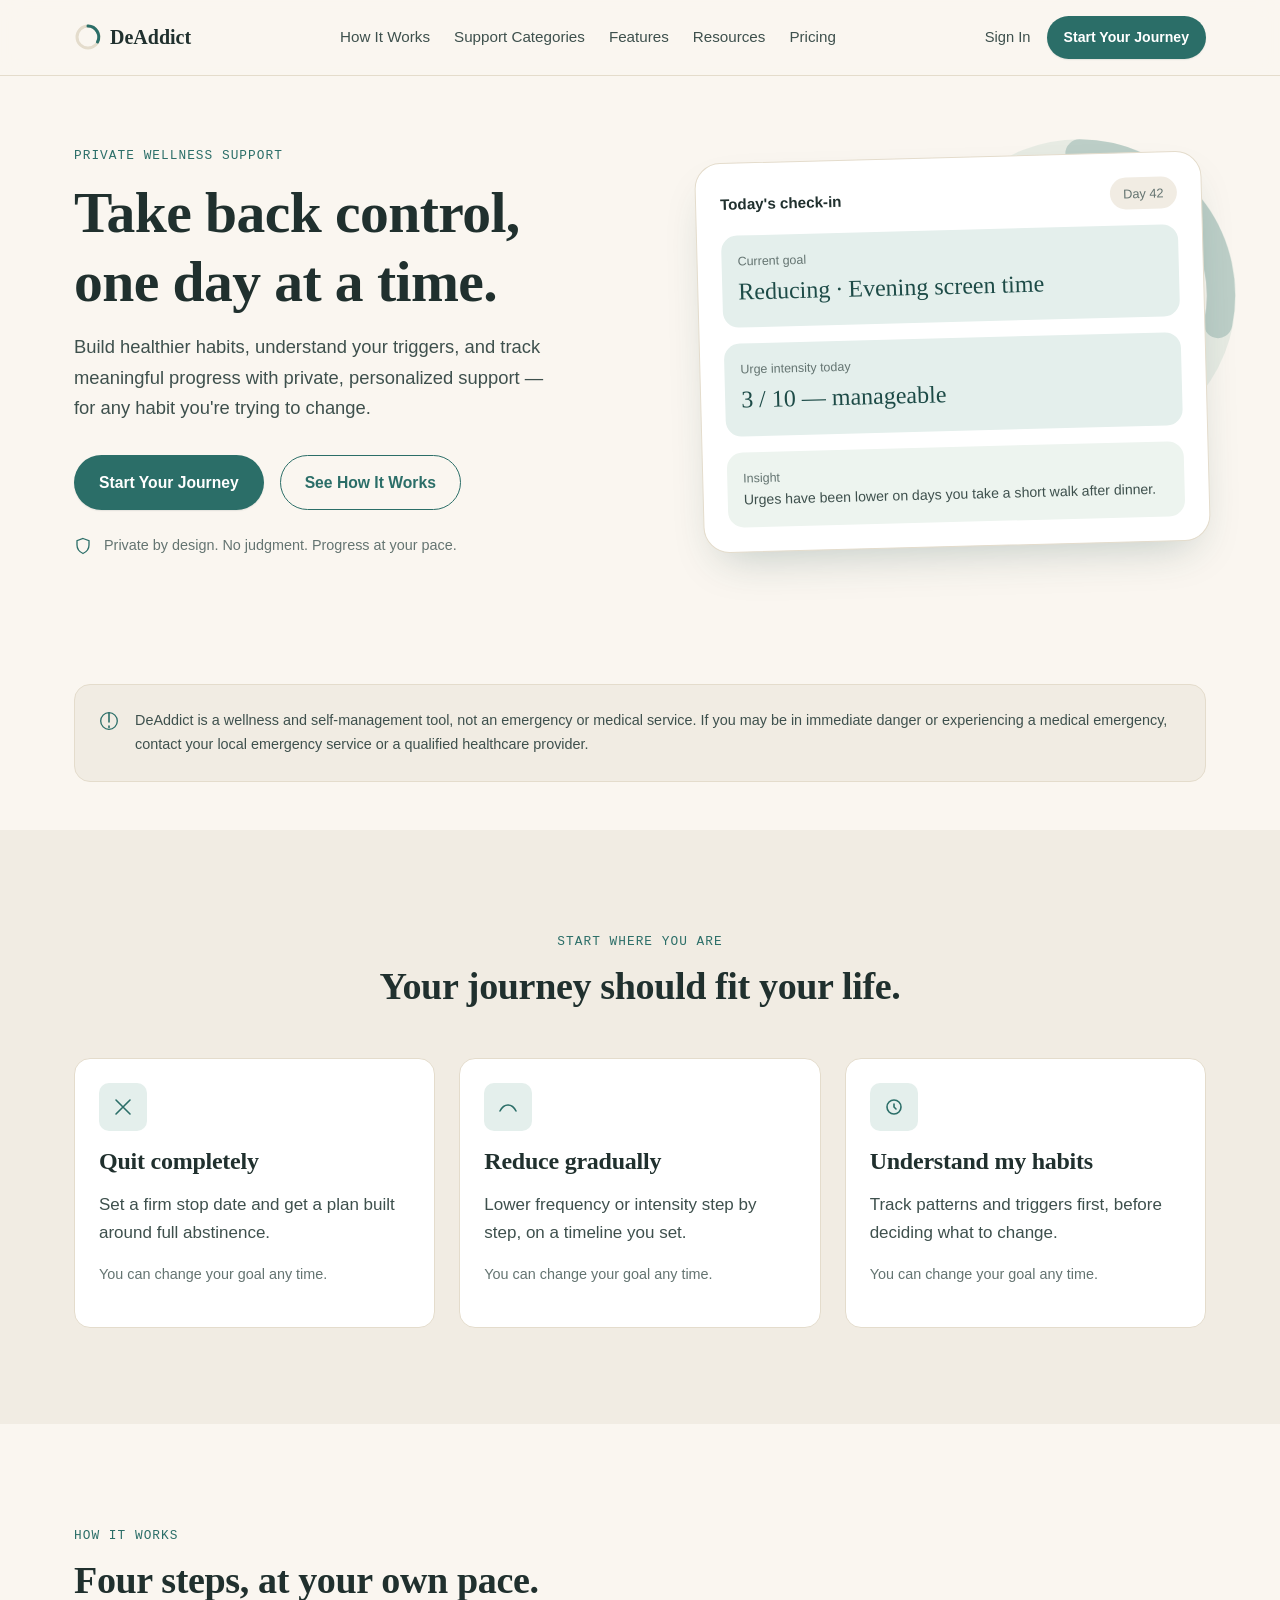
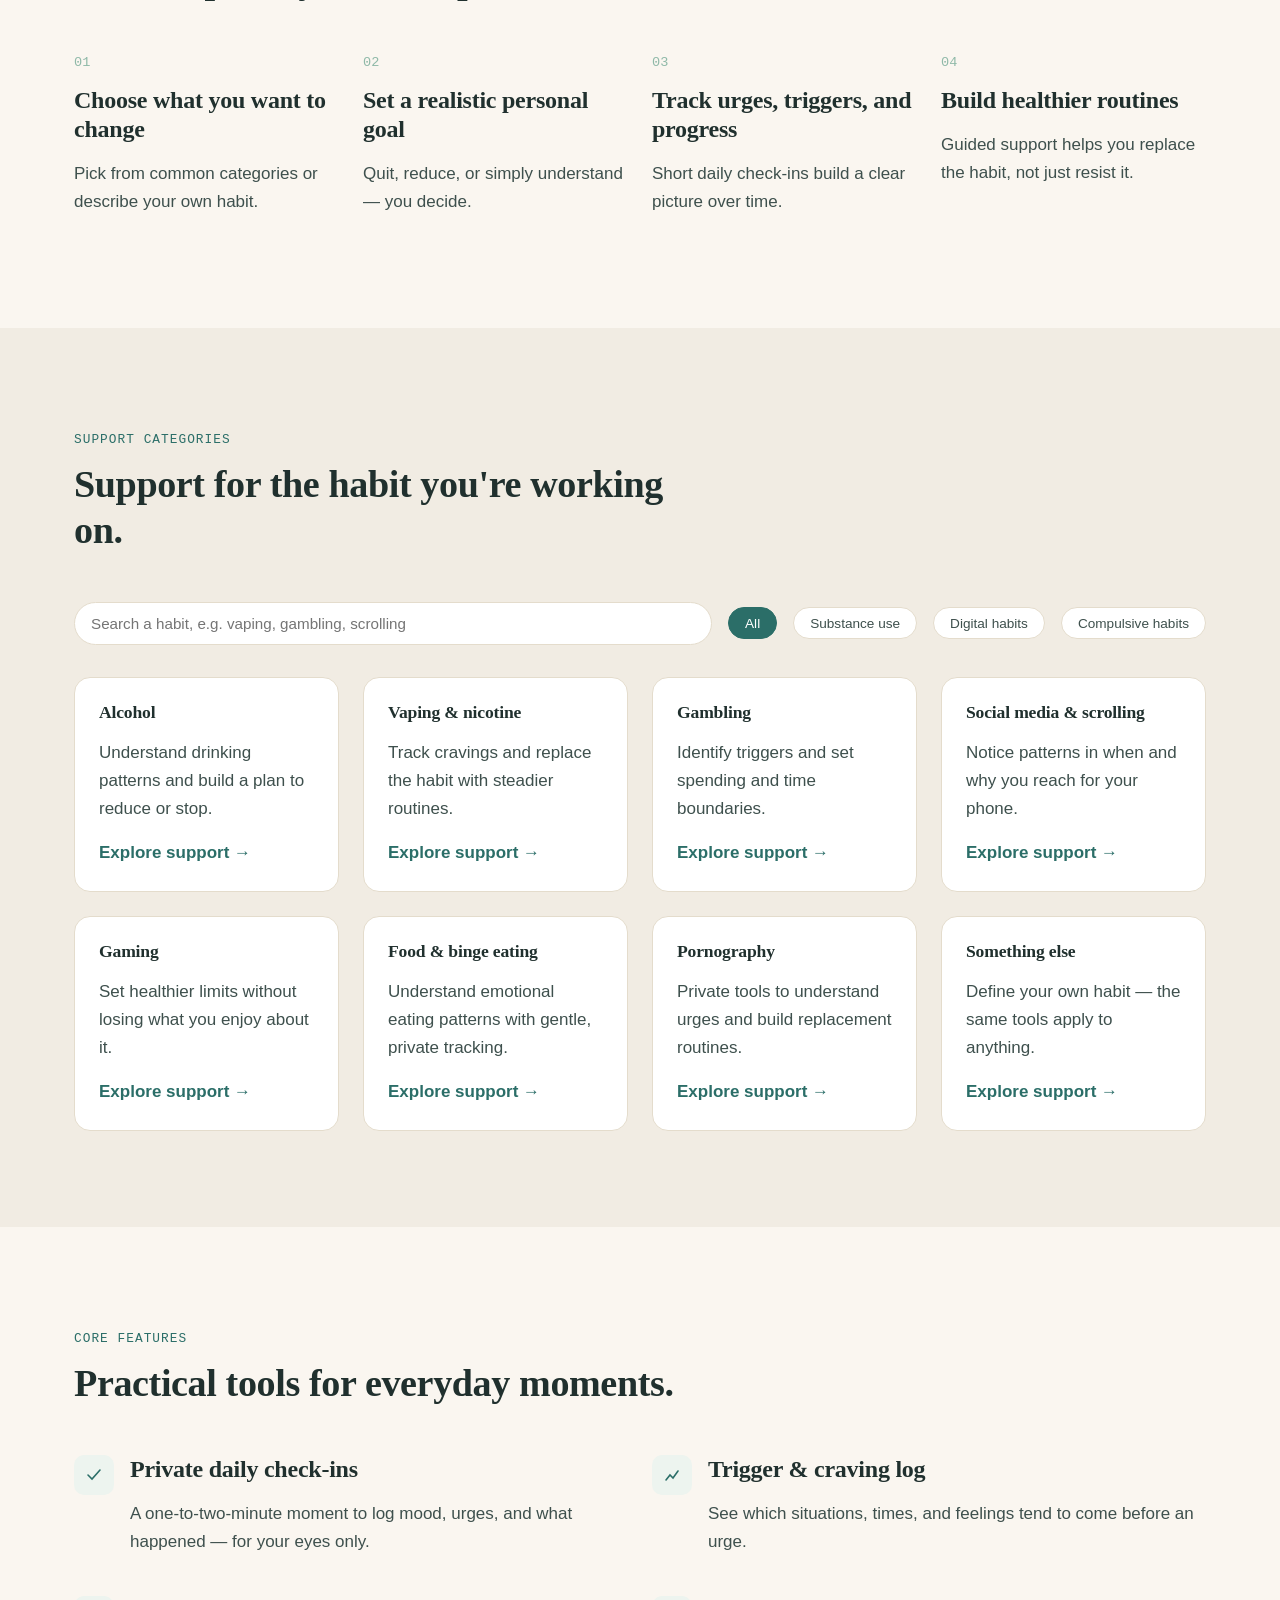
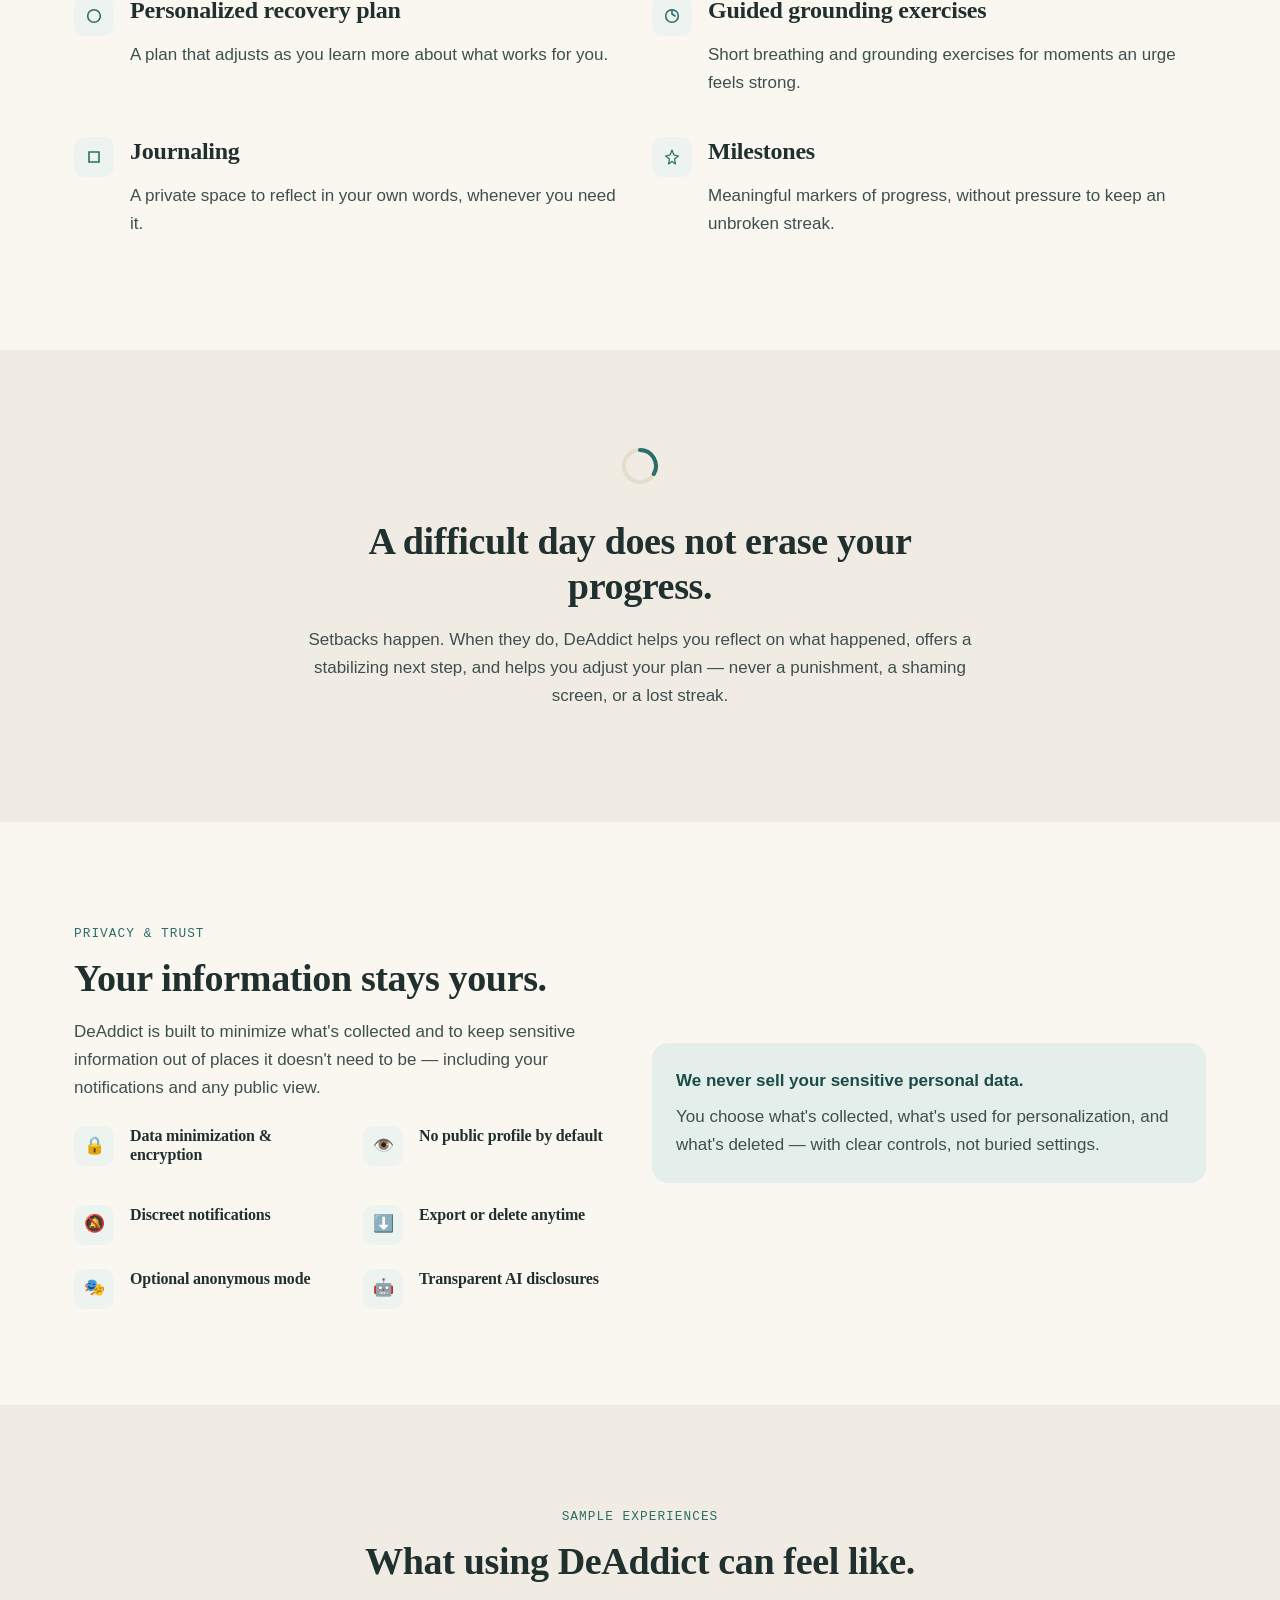
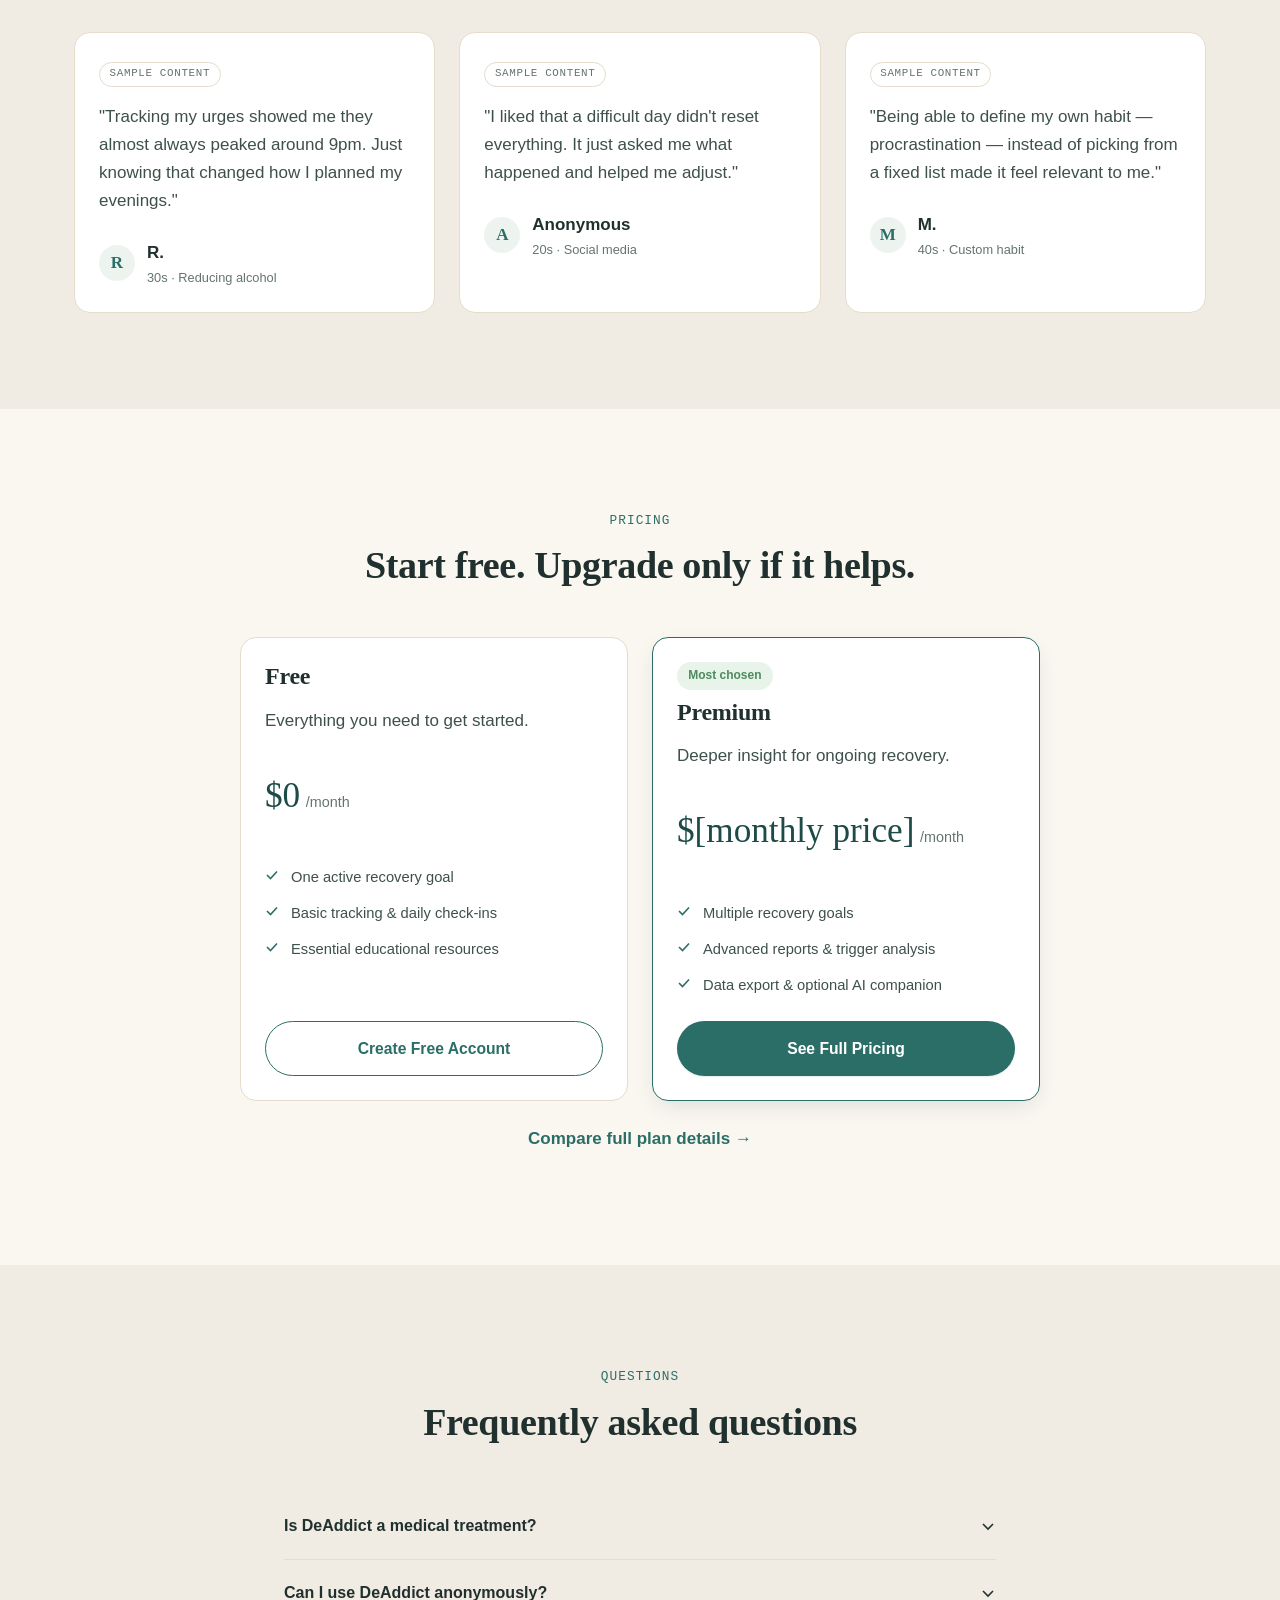
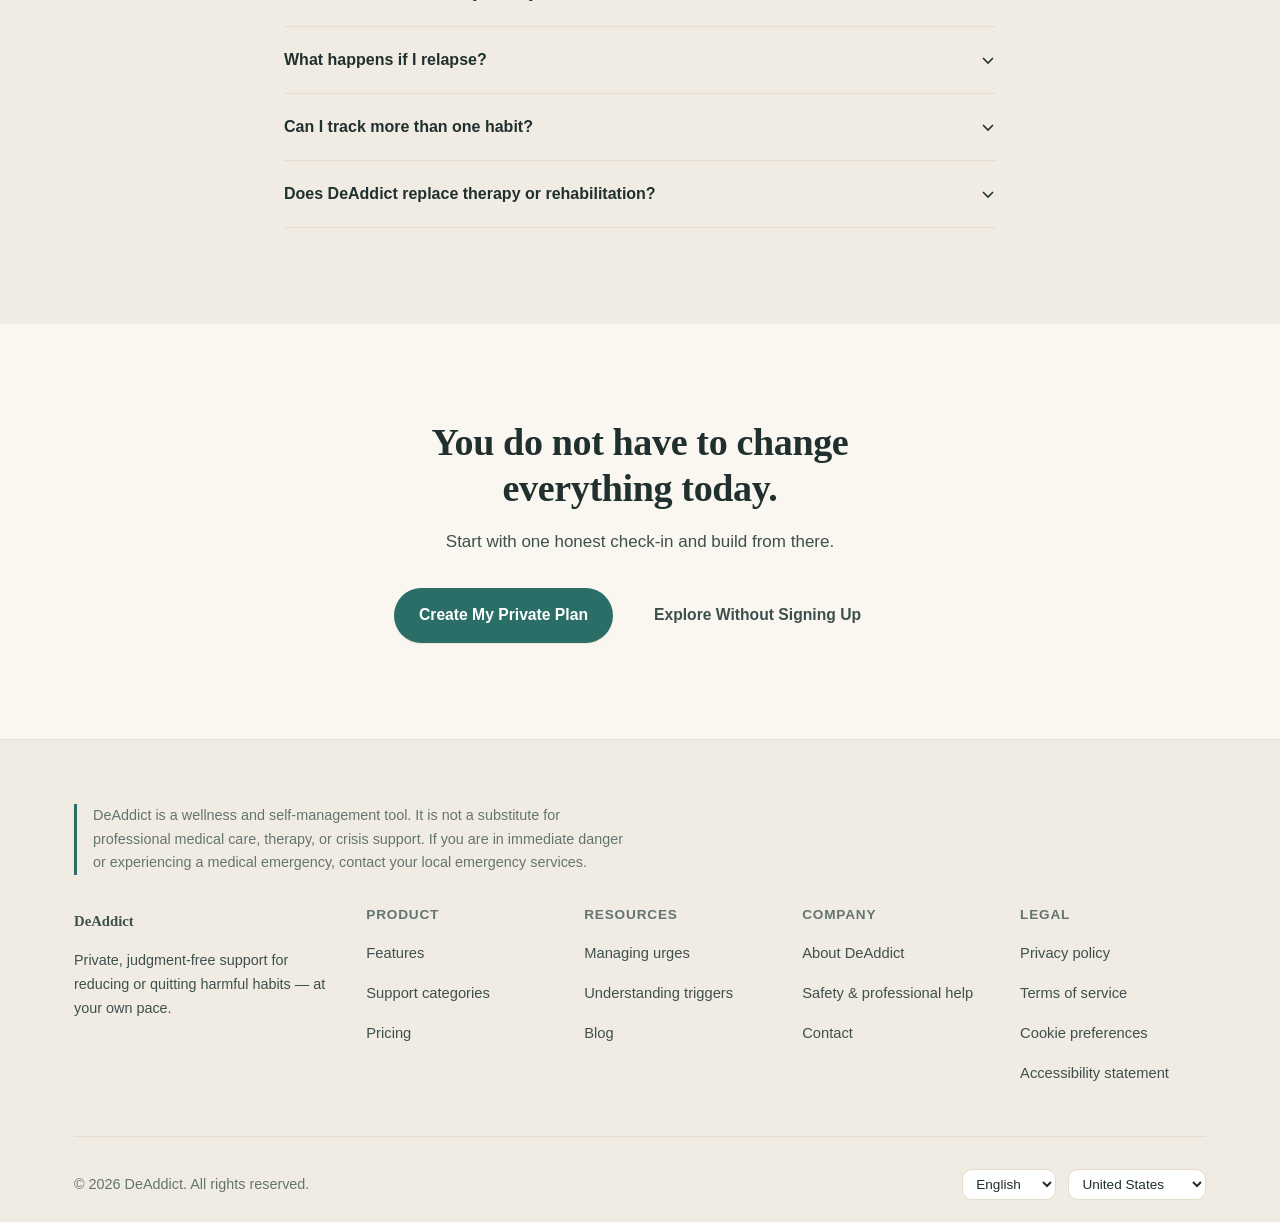
==== index.html @ c18899f4 "Add files via upload" ====
<!doctype html>
<html lang="en">
<head>
<meta charset="utf-8">
<meta name="viewport" content="width=device-width, initial-scale=1">
<title>DeAddict — Take back control, one day at a time</title>
<meta name="description" content="DeAddict helps you understand triggers, track progress, and build healthier routines for any habit — privately, at your own pace. Not a substitute for medical care.">
<link rel="canonical" href="https://deaddict.example/">
<meta property="og:title" content="DeAddict — Take back control, one day at a time">
<meta property="og:description" content="Private, judgment-free support for reducing or quitting harmful habits.">
<meta property="og:type" content="website">
<link rel="stylesheet" href="styles.css">
</head>
<body>
<a class="skip-link" href="#main">Skip to main content</a>

<!-- ============ HEADER ============ -->
<header class="site-header" id="siteHeader">
  <div class="container header-inner">
    <a href="index.html" class="logo">
      <span class="day-arc" aria-hidden="true">
        <svg width="28" height="28" viewBox="0 0 28 28"><circle cx="14" cy="14" r="11" fill="none" stroke="var(--color-border)" stroke-width="3"/><path d="M14 3 A11 11 0 0 1 23.5 19" fill="none" stroke="var(--color-primary)" stroke-width="3" stroke-linecap="round"/></svg>
      </span>
      DeAddict
    </a>
    <nav class="main-nav" aria-label="Main">
      <ul>
        <li><a href="#how-it-works">How It Works</a></li>
        <li><a href="#categories">Support Categories</a></li>
        <li><a href="#features">Features</a></li>
        <li><a href="#resources">Resources</a></li>
        <li><a href="pricing.html">Pricing</a></li>
      </ul>
    </nav>
    <div class="header-actions">
      <a href="#" class="sign-in-link" style="text-decoration:none;font-size:0.92rem;font-weight:500;color:var(--color-ink-soft);">Sign In</a>
      <a href="#" class="btn btn-primary btn-sm">Start Your Journey</a>
      <button class="icon-btn menu-toggle" id="menuToggle" aria-label="Open menu" aria-expanded="false" aria-controls="mobileNav">
        <svg width="20" height="20" viewBox="0 0 20 20" fill="none"><path d="M2 5h16M2 10h16M2 15h16" stroke="currentColor" stroke-width="1.6" stroke-linecap="round"/></svg>
      </button>
    </div>
  </div>
</header>

<div class="mobile-nav" id="mobileNav">
  <div class="mobile-nav-head">
    <span class="logo">DeAddict</span>
    <button class="icon-btn" id="menuClose" aria-label="Close menu">
      <svg width="18" height="18" viewBox="0 0 18 18"><path d="M2 2l14 14M16 2L2 16" stroke="currentColor" stroke-width="1.6" stroke-linecap="round"/></svg>
    </button>
  </div>
  <ul>
    <li><a href="#how-it-works">How It Works</a></li>
    <li><a href="#categories">Support Categories</a></li>
    <li><a href="#features">Features</a></li>
    <li><a href="#resources">Resources</a></li>
    <li><a href="pricing.html">Pricing</a></li>
    <li><a href="#">Sign In</a></li>
  </ul>
  <a href="#" class="btn btn-primary">Start Your Journey</a>
</div>

<main id="main">

  <!-- ============ HERO ============ -->
  <section class="hero">
    <div class="container hero-grid">
      <div class="hero-copy">
        <span class="eyebrow">Private wellness support</span>
        <h1>Take back control,<br>one day at a time.</h1>
        <p class="lede">Build healthier habits, understand your triggers, and track meaningful progress with private, personalized support — for any habit you're trying to change.</p>
        <div class="hero-actions">
          <a href="#" class="btn btn-primary">Start Your Journey</a>
          <a href="#how-it-works" class="btn btn-secondary">See How It Works</a>
        </div>
        <div class="trust-line">
          <svg width="18" height="18" viewBox="0 0 18 18" fill="none"><path d="M9 1.5l6 2.2v4.4c0 4-2.6 6.9-6 8.4-3.4-1.5-6-4.4-6-8.4V3.7L9 1.5z" stroke="currentColor" stroke-width="1.3"/></svg>
          Private by design. No judgment. Progress at your pace.
        </div>
      </div>
      <div class="hero-visual">
        <svg class="arc-bg" viewBox="0 0 200 200" aria-hidden="true"><circle cx="100" cy="100" r="80" fill="none" stroke="var(--color-secondary)" stroke-width="16" opacity="0.35"/><path d="M100 20 A80 80 0 0 1 178 116" fill="none" stroke="var(--color-primary)" stroke-width="16" stroke-linecap="round" opacity="0.5"/></svg>
        <div class="product-frame">
          <div class="mock-row">
            <span style="font-weight:600;font-size:0.95rem;">Today's check-in</span>
            <span class="mock-pill">Day 42</span>
          </div>
          <div class="mock-card">
            <div class="mock-stat-label">Current goal</div>
            <div class="mock-stat-value">Reducing · Evening screen time</div>
          </div>
          <div class="mock-card">
            <div class="mock-stat-label">Urge intensity today</div>
            <div class="mock-stat-value">3 / 10 — manageable</div>
          </div>
          <div class="mock-card" style="background:var(--color-secondary-tint);">
            <div class="mock-stat-label">Insight</div>
            <p class="mb-0" style="font-size:0.88rem;">Urges have been lower on days you take a short walk after dinner.</p>
          </div>
        </div>
      </div>
    </div>
  </section>

  <!-- ============ IMMEDIATE SUPPORT NOTICE ============ -->
  <section style="padding-block: var(--space-4) var(--space-6);">
    <div class="container">
      <div class="notice">
        <svg width="20" height="20" viewBox="0 0 20 20" fill="none"><path d="M10 2v9M10 15v1.5" stroke="currentColor" stroke-width="1.6" stroke-linecap="round"/><circle cx="10" cy="10" r="8.3" stroke="currentColor" stroke-width="1.3"/></svg>
        <p class="mb-0">DeAddict is a wellness and self-management tool, not an emergency or medical service. If you may be in immediate danger or experiencing a medical emergency, contact your local emergency service or a qualified healthcare provider.</p>
      </div>
    </div>
  </section>

  <!-- ============ PERSONALIZATION ============ -->
  <section class="bg-alt">
    <div class="container">
      <div class="section-head center">
        <span class="eyebrow">Start where you are</span>
        <h2>Your journey should fit your life.</h2>
      </div>
      <div class="grid grid-3">
        <div class="card path-card">
          <div class="icon-wrap"><svg width="22" height="22" viewBox="0 0 22 22" fill="none"><path d="M4 18L18 4M4 4l14 14" stroke="currentColor" stroke-width="1.6" stroke-linecap="round"/></svg></div>
          <h3>Quit completely</h3>
          <p>Set a firm stop date and get a plan built around full abstinence.</p>
          <p class="adjust-note">You can change your goal any time.</p>
        </div>
        <div class="card path-card">
          <div class="icon-wrap"><svg width="22" height="22" viewBox="0 0 22 22" fill="none"><path d="M3 15c4-8 12-8 16 0" stroke="currentColor" stroke-width="1.6" stroke-linecap="round"/></svg></div>
          <h3>Reduce gradually</h3>
          <p>Lower frequency or intensity step by step, on a timeline you set.</p>
          <p class="adjust-note">You can change your goal any time.</p>
        </div>
        <div class="card path-card">
          <div class="icon-wrap"><svg width="22" height="22" viewBox="0 0 22 22" fill="none"><circle cx="11" cy="11" r="7" stroke="currentColor" stroke-width="1.6"/><path d="M11 8v3l2 2" stroke="currentColor" stroke-width="1.6" stroke-linecap="round"/></svg></div>
          <h3>Understand my habits</h3>
          <p>Track patterns and triggers first, before deciding what to change.</p>
          <p class="adjust-note">You can change your goal any time.</p>
        </div>
      </div>
    </div>
  </section>

  <!-- ============ HOW IT WORKS ============ -->
  <section id="how-it-works">
    <div class="container">
      <div class="section-head">
        <span class="eyebrow">How it works</span>
        <h2>Four steps, at your own pace.</h2>
      </div>
      <div class="steps">
        <div class="step"><span class="step-num">01</span><h3>Choose what you want to change</h3><p>Pick from common categories or describe your own habit.</p></div>
        <div class="step"><span class="step-num">02</span><h3>Set a realistic personal goal</h3><p>Quit, reduce, or simply understand — you decide.</p></div>
        <div class="step"><span class="step-num">03</span><h3>Track urges, triggers, and progress</h3><p>Short daily check-ins build a clear picture over time.</p></div>
        <div class="step"><span class="step-num">04</span><h3>Build healthier routines</h3><p>Guided support helps you replace the habit, not just resist it.</p></div>
      </div>
    </div>
  </section>

  <!-- ============ CATEGORIES ============ -->
  <section id="categories" class="bg-alt">
    <div class="container">
      <div class="section-head">
        <span class="eyebrow">Support categories</span>
        <h2>Support for the habit you're working on.</h2>
      </div>
      <div class="category-toolbar">
        <input type="text" class="search-input" placeholder="Search a habit, e.g. vaping, gambling, scrolling" aria-label="Search support categories">
        <button class="chip" aria-pressed="true">All</button>
        <button class="chip" aria-pressed="false">Substance use</button>
        <button class="chip" aria-pressed="false">Digital habits</button>
        <button class="chip" aria-pressed="false">Compulsive habits</button>
      </div>
      <div class="grid grid-4">
        <div class="card category-card">
          <h3>Alcohol</h3>
          <p>Understand drinking patterns and build a plan to reduce or stop.</p>
          <a class="cat-link" href="support-alcohol.html">Explore support →</a>
        </div>
        <div class="card category-card">
          <h3>Vaping &amp; nicotine</h3>
          <p>Track cravings and replace the habit with steadier routines.</p>
          <a class="cat-link" href="#">Explore support →</a>
        </div>
        <div class="card category-card">
          <h3>Gambling</h3>
          <p>Identify triggers and set spending and time boundaries.</p>
          <a class="cat-link" href="#">Explore support →</a>
        </div>
        <div class="card category-card">
          <h3>Social media &amp; scrolling</h3>
          <p>Notice patterns in when and why you reach for your phone.</p>
          <a class="cat-link" href="#">Explore support →</a>
        </div>
        <div class="card category-card">
          <h3>Gaming</h3>
          <p>Set healthier limits without losing what you enjoy about it.</p>
          <a class="cat-link" href="#">Explore support →</a>
        </div>
        <div class="card category-card">
          <h3>Food &amp; binge eating</h3>
          <p>Understand emotional eating patterns with gentle, private tracking.</p>
          <a class="cat-link" href="#">Explore support →</a>
        </div>
        <div class="card category-card">
          <h3>Pornography</h3>
          <p>Private tools to understand urges and build replacement routines.</p>
          <a class="cat-link" href="#">Explore support →</a>
        </div>
        <div class="card category-card">
          <h3>Something else</h3>
          <p>Define your own habit — the same tools apply to anything.</p>
          <a class="cat-link" href="#">Explore support →</a>
        </div>
      </div>
    </div>
  </section>

  <!-- ============ FEATURES ============ -->
  <section id="features">
    <div class="container">
      <div class="section-head">
        <span class="eyebrow">Core features</span>
        <h2>Practical tools for everyday moments.</h2>
      </div>
      <div class="grid grid-2">
        <div class="feature-item">
          <div class="icon-wrap"><svg width="18" height="18" viewBox="0 0 18 18" fill="none"><path d="M3 9l4 4 8-9" stroke="currentColor" stroke-width="1.6" stroke-linecap="round"/></svg></div>
          <div><h3>Private daily check-ins</h3><p>A one-to-two-minute moment to log mood, urges, and what happened — for your eyes only.</p></div>
        </div>
        <div class="feature-item">
          <div class="icon-wrap"><svg width="18" height="18" viewBox="0 0 18 18" fill="none"><path d="M3 14l4-5 3 3 5-7" stroke="currentColor" stroke-width="1.6" stroke-linecap="round"/></svg></div>
          <div><h3>Trigger &amp; craving log</h3><p>See which situations, times, and feelings tend to come before an urge.</p></div>
        </div>
        <div class="feature-item">
          <div class="icon-wrap"><svg width="18" height="18" viewBox="0 0 18 18" fill="none"><circle cx="9" cy="9" r="6.3" stroke="currentColor" stroke-width="1.6"/></svg></div>
          <div><h3>Personalized recovery plan</h3><p>A plan that adjusts as you learn more about what works for you.</p></div>
        </div>
        <div class="feature-item">
          <div class="icon-wrap"><svg width="18" height="18" viewBox="0 0 18 18" fill="none"><path d="M9 3v4l3 2" stroke="currentColor" stroke-width="1.6" stroke-linecap="round"/><circle cx="9" cy="9" r="6.3" stroke="currentColor" stroke-width="1.6"/></svg></div>
          <div><h3>Guided grounding exercises</h3><p>Short breathing and grounding exercises for moments an urge feels strong.</p></div>
        </div>
        <div class="feature-item">
          <div class="icon-wrap"><svg width="18" height="18" viewBox="0 0 18 18" fill="none"><path d="M4 4h10v10H4z" stroke="currentColor" stroke-width="1.6"/></svg></div>
          <div><h3>Journaling</h3><p>A private space to reflect in your own words, whenever you need it.</p></div>
        </div>
        <div class="feature-item">
          <div class="icon-wrap"><svg width="18" height="18" viewBox="0 0 18 18" fill="none"><path d="M9 2l1.8 4.8L15.5 8l-4 3 1 5-3.5-2.6L5.5 16l1-5-4-3 4.7-1.2L9 2z" stroke="currentColor" stroke-width="1.2" stroke-linejoin="round"/></svg></div>
          <div><h3>Milestones</h3><p>Meaningful markers of progress, without pressure to keep an unbroken streak.</p></div>
        </div>
      </div>
    </div>
  </section>

  <!-- ============ PROGRESS WITHOUT PRESSURE ============ -->
  <section class="bg-alt">
    <div class="container" style="max-width: 720px; text-align:center;">
      <svg width="40" height="40" viewBox="0 0 40 40" style="margin-bottom:var(--space-4);"><circle cx="20" cy="20" r="16" fill="none" stroke="var(--color-border)" stroke-width="4"/><path d="M20 4a16 16 0 0 1 13.8 24" fill="none" stroke="var(--color-primary)" stroke-width="4" stroke-linecap="round"/></svg>
      <h2>A difficult day does not erase your progress.</h2>
      <p>Setbacks happen. When they do, DeAddict helps you reflect on what happened, offers a stabilizing next step, and helps you adjust your plan — never a punishment, a shaming screen, or a lost streak.</p>
    </div>
  </section>

  <!-- ============ PRIVACY ============ -->
  <section id="privacy">
    <div class="container">
      <div class="grid grid-2" style="align-items:center;">
        <div>
          <span class="eyebrow">Privacy &amp; trust</span>
          <h2>Your information stays yours.</h2>
          <p>DeAddict is built to minimize what's collected and to keep sensitive information out of places it doesn't need to be — including your notifications and any public view.</p>
          <div class="grid grid-2" style="margin-top:var(--space-4);">
            <div class="feature-item"><div class="icon-wrap">🔒</div><div><h3 style="font-size:1rem;">Data minimization &amp; encryption</h3></div></div>
            <div class="feature-item"><div class="icon-wrap">👁️</div><div><h3 style="font-size:1rem;">No public profile by default</h3></div></div>
            <div class="feature-item"><div class="icon-wrap">🔕</div><div><h3 style="font-size:1rem;">Discreet notifications</h3></div></div>
            <div class="feature-item"><div class="icon-wrap">⬇️</div><div><h3 style="font-size:1rem;">Export or delete anytime</h3></div></div>
            <div class="feature-item"><div class="icon-wrap">🎭</div><div><h3 style="font-size:1rem;">Optional anonymous mode</h3></div></div>
            <div class="feature-item"><div class="icon-wrap">🤖</div><div><h3 style="font-size:1rem;">Transparent AI disclosures</h3></div></div>
          </div>
        </div>
        <div class="card" style="background:var(--color-primary-tint); border:none;">
          <p style="color:var(--color-primary-dark); font-weight:600; margin-bottom:0.5rem;">We never sell your sensitive personal data.</p>
          <p class="mb-0" style="color:var(--color-ink-soft);">You choose what's collected, what's used for personalization, and what's deleted — with clear controls, not buried settings.</p>
        </div>
      </div>
    </div>
  </section>

  <!-- ============ TESTIMONIALS ============ -->
  <section class="bg-alt">
    <div class="container">
      <div class="section-head center">
        <span class="eyebrow">Sample experiences</span>
        <h2>What using DeAddict can feel like.</h2>
      </div>
      <div class="grid grid-3">
        <div class="card testimonial-card">
          <span class="sample-tag">Sample content</span>
          <p>"Tracking my urges showed me they almost always peaked around 9pm. Just knowing that changed how I planned my evenings."</p>
          <div class="testimonial-meta"><div class="avatar-dot">R</div><div><strong>R.</strong><div style="font-size:0.8rem;color:var(--color-muted);">30s · Reducing alcohol</div></div></div>
        </div>
        <div class="card testimonial-card">
          <span class="sample-tag">Sample content</span>
          <p>"I liked that a difficult day didn't reset everything. It just asked me what happened and helped me adjust."</p>
          <div class="testimonial-meta"><div class="avatar-dot">A</div><div><strong>Anonymous</strong><div style="font-size:0.8rem;color:var(--color-muted);">20s · Social media</div></div></div>
        </div>
        <div class="card testimonial-card">
          <span class="sample-tag">Sample content</span>
          <p>"Being able to define my own habit — procrastination — instead of picking from a fixed list made it feel relevant to me."</p>
          <div class="testimonial-meta"><div class="avatar-dot">M</div><div><strong>M.</strong><div style="font-size:0.8rem;color:var(--color-muted);">40s · Custom habit</div></div></div>
        </div>
      </div>
    </div>
  </section>

  <!-- ============ PRICING PREVIEW ============ -->
  <section id="pricing-preview">
    <div class="container">
      <div class="section-head center">
        <span class="eyebrow">Pricing</span>
        <h2>Start free. Upgrade only if it helps.</h2>
      </div>
      <div class="grid grid-2" style="max-width:800px;margin-inline:auto;">
        <div class="card pricing-card">
          <h3>Free</h3>
          <p>Everything you need to get started.</p>
          <div class="price-row"><span class="price-amount">$0</span><span class="price-period">/month</span></div>
          <ul class="plan-list">
            <li><svg width="14" height="14" viewBox="0 0 14 14"><path d="M2 7l3.5 3.5L12 3.5" stroke="currentColor" stroke-width="1.6" fill="none"/></svg>One active recovery goal</li>
            <li><svg width="14" height="14" viewBox="0 0 14 14"><path d="M2 7l3.5 3.5L12 3.5" stroke="currentColor" stroke-width="1.6" fill="none"/></svg>Basic tracking &amp; daily check-ins</li>
            <li><svg width="14" height="14" viewBox="0 0 14 14"><path d="M2 7l3.5 3.5L12 3.5" stroke="currentColor" stroke-width="1.6" fill="none"/></svg>Essential educational resources</li>
          </ul>
          <a href="#" class="btn btn-secondary" style="margin-top:auto;">Create Free Account</a>
        </div>
        <div class="card pricing-card is-featured">
          <span class="tag tag-success" style="align-self:flex-start;margin-bottom:0.5rem;">Most chosen</span>
          <h3>Premium</h3>
          <p>Deeper insight for ongoing recovery.</p>
          <div class="price-row"><span class="price-amount">$[monthly price]</span><span class="price-period">/month</span></div>
          <ul class="plan-list">
            <li><svg width="14" height="14" viewBox="0 0 14 14"><path d="M2 7l3.5 3.5L12 3.5" stroke="currentColor" stroke-width="1.6" fill="none"/></svg>Multiple recovery goals</li>
            <li><svg width="14" height="14" viewBox="0 0 14 14"><path d="M2 7l3.5 3.5L12 3.5" stroke="currentColor" stroke-width="1.6" fill="none"/></svg>Advanced reports &amp; trigger analysis</li>
            <li><svg width="14" height="14" viewBox="0 0 14 14"><path d="M2 7l3.5 3.5L12 3.5" stroke="currentColor" stroke-width="1.6" fill="none"/></svg>Data export &amp; optional AI companion</li>
          </ul>
          <a href="#" class="btn btn-primary" style="margin-top:auto;">See Full Pricing</a>
        </div>
      </div>
      <p class="text-center" style="margin-top:var(--space-4);"><a href="pricing.html" style="color:var(--color-primary);font-weight:600;text-decoration:none;">Compare full plan details →</a></p>
    </div>
  </section>

  <!-- ============ FAQ ============ -->
  <section class="bg-alt" id="faq">
    <div class="container" style="max-width:760px;">
      <div class="section-head center">
        <span class="eyebrow">Questions</span>
        <h2>Frequently asked questions</h2>
      </div>
      <div class="accordion" id="faqAccordion">
        <div class="accordion-item">
          <button class="accordion-trigger" aria-expanded="false">Is DeAddict a medical treatment? <svg width="16" height="16" viewBox="0 0 16 16"><path d="M3 6l5 5 5-5" stroke="currentColor" stroke-width="1.6" fill="none"/></svg></button>
          <div class="accordion-panel"><p>No. DeAddict is a self-management and wellness tool. It does not diagnose, treat, or replace professional medical care, therapy, or emergency services.</p></div>
        </div>
        <div class="accordion-item">
          <button class="accordion-trigger" aria-expanded="false">Can I use DeAddict anonymously? <svg width="16" height="16" viewBox="0 0 16 16"><path d="M3 6l5 5 5-5" stroke="currentColor" stroke-width="1.6" fill="none"/></svg></button>
          <div class="accordion-panel"><p>Yes. An anonymous mode is available, and your recovery information is never shown on a public profile by default.</p></div>
        </div>
        <div class="accordion-item">
          <button class="accordion-trigger" aria-expanded="false">What happens if I relapse? <svg width="16" height="16" viewBox="0 0 16 16"><path d="M3 6l5 5 5-5" stroke="currentColor" stroke-width="1.6" fill="none"/></svg></button>
          <div class="accordion-panel"><p>You'll be asked what happened in a non-judgmental way, offered a stabilizing action, and given the option to adjust your plan. Nothing resets without your input.</p></div>
        </div>
        <div class="accordion-item">
          <button class="accordion-trigger" aria-expanded="false">Can I track more than one habit? <svg width="16" height="16" viewBox="0 0 16 16"><path d="M3 6l5 5 5-5" stroke="currentColor" stroke-width="1.6" fill="none"/></svg></button>
          <div class="accordion-panel"><p>The free plan supports one active goal. Premium supports multiple goals at once.</p></div>
        </div>
        <div class="accordion-item">
          <button class="accordion-trigger" aria-expanded="false">Does DeAddict replace therapy or rehabilitation? <svg width="16" height="16" viewBox="0 0 16 16"><path d="M3 6l5 5 5-5" stroke="currentColor" stroke-width="1.6" fill="none"/></svg></button>
          <div class="accordion-panel"><p>No. It's designed to work alongside professional care, and points you toward professional support when that's appropriate.</p></div>
        </div>
      </div>
    </div>
  </section>

  <!-- ============ FINAL CTA ============ -->
  <section>
    <div class="container text-center" style="max-width:640px;">
      <h2>You do not have to change everything today.</h2>
      <p>Start with one honest check-in and build from there.</p>
      <div class="hero-actions" style="justify-content:center;">
        <a href="#" class="btn btn-primary">Create My Private Plan</a>
        <a href="#categories" class="btn btn-ghost">Explore Without Signing Up</a>
      </div>
    </div>
  </section>

</main>

<!-- ============ FOOTER ============ -->
<footer class="site-footer">
  <div class="container">
    <p class="footer-disclaimer">DeAddict is a wellness and self-management tool. It is not a substitute for professional medical care, therapy, or crisis support. If you are in immediate danger or experiencing a medical emergency, contact your local emergency services.</p>
    <div class="footer-grid">
      <div>
        <a href="index.html" class="logo" style="margin-bottom:var(--space-3);">DeAddict</a>
        <p style="font-size:0.9rem;">Private, judgment-free support for reducing or quitting harmful habits — at your own pace.</p>
      </div>
      <div><h4>Product</h4><ul><li><a href="#features">Features</a></li><li><a href="#categories">Support categories</a></li><li><a href="pricing.html">Pricing</a></li></ul></div>
      <div><h4>Resources</h4><ul><li><a href="#">Managing urges</a></li><li><a href="#">Understanding triggers</a></li><li><a href="#">Blog</a></li></ul></div>
      <div><h4>Company</h4><ul><li><a href="#">About DeAddict</a></li><li><a href="#">Safety &amp; professional help</a></li><li><a href="#">Contact</a></li></ul></div>
      <div><h4>Legal</h4><ul><li><a href="#">Privacy policy</a></li><li><a href="#">Terms of service</a></li><li><a href="#">Cookie preferences</a></li><li><a href="#">Accessibility statement</a></li></ul></div>
    </div>
    <div class="footer-bottom">
      <span>© 2026 DeAddict. All rights reserved.</span>
      <div class="locale-controls">
        <select aria-label="Language"><option>English</option><option>Español</option><option>Français</option><option>العربية</option><option>हिन्दी</option></select>
        <select aria-label="Region"><option>United States</option><option>India</option><option>United Kingdom</option><option>Other region</option></select>
      </div>
    </div>
  </div>
</footer>

<script src="script.js"></script>
</body>
</html>
---- styles.css ----
/* =========================================================
   DeAddict — Design System
   Signature motif: the "day arc" — a soft partial ring that
   represents one day of progress. It recurs as a hero shape,
   a section divider, and the check-in / milestone indicator,
   tying the brand line "one day at a time" to a visual form
   instead of a generic progress bar.
   ========================================================= */

:root{
  /* ---- Color tokens (light) ---- */
  --color-bg: #FAF6F0;
  --color-surface: #FFFFFF;
  --color-surface-alt: #F1ECE3;
  --color-ink: #20302E;
  --color-ink-soft: #3E504D;
  --color-muted: #647471;
  --color-border: #E4DCCC;

  --color-primary: #2B6E68;
  --color-primary-dark: #1D4B47;
  --color-primary-tint: #E4EFEC;
  --color-secondary: #8FB9A8;
  --color-secondary-tint: #EDF4EF;

  --color-success: #4C8B5F;
  --color-success-tint: #E8F3EA;
  --color-warning: #B4772E;
  --color-warning-tint: #FBF0E2;
  --color-critical: #A6432F;
  --color-critical-tint: #FBEAE5;

  --color-focus: #2557C7;

  /* ---- Typography ---- */
  --font-display: "Iowan Old Style", "Palatino Linotype", Palatino, Georgia, "Noto Serif", serif;
  --font-body: -apple-system, BlinkMacSystemFont, "Segoe UI", Roboto, "Helvetica Neue", Arial, sans-serif;
  --font-mono: "IBM Plex Mono", "SFMono-Regular", Consolas, Menlo, monospace;

  --fs-body: clamp(1rem, 0.96rem + 0.15vw, 1.0625rem);
  --fs-small: clamp(0.85rem, 0.83rem + 0.1vw, 0.9rem);
  --fs-h1: clamp(2.3rem, 1.9rem + 2.2vw, 3.6rem);
  --fs-h2: clamp(1.7rem, 1.5rem + 1.1vw, 2.4rem);
  --fs-h3: clamp(1.25rem, 1.15rem + 0.5vw, 1.5rem);
  --fs-eyebrow: 0.8rem;

  --lh-body: 1.65;
  --lh-heading: 1.2;

  /* ---- Spacing (8pt system) ---- */
  --space-1: 0.5rem;
  --space-2: 0.75rem;
  --space-3: 1rem;
  --space-4: 1.5rem;
  --space-5: 2rem;
  --space-6: 3rem;
  --space-7: 4rem;
  --space-8: 6rem;

  --radius-sm: 10px;
  --radius-md: 16px;
  --radius-lg: 26px;
  --radius-pill: 999px;

  --shadow-sm: 0 1px 2px rgba(32,48,46,0.06), 0 1px 1px rgba(32,48,46,0.04);
  --shadow-md: 0 8px 24px -8px rgba(29,75,71,0.18);
  --shadow-lg: 0 20px 45px -18px rgba(29,75,71,0.28);

  --max-width: 1180px;
  --transition: 200ms cubic-bezier(.4,0,.2,1);
}

[data-theme="dark"]{
  --color-bg: #16211F;
  --color-surface: #1E2B29;
  --color-surface-alt: #263733;
  --color-ink: #EDEBE3;
  --color-ink-soft: #C9D3CE;
  --color-muted: #93A29C;
  --color-border: #33443F;

  --color-primary: #6FB3A6;
  --color-primary-dark: #8FCABD;
  --color-primary-tint: #223330;
  --color-secondary: #4E786A;
  --color-secondary-tint: #22322C;

  --color-success: #7BC391;
  --color-success-tint: #1E3226;
  --color-warning: #E3A85B;
  --color-warning-tint: #35291B;
  --color-critical: #E38271;
  --color-critical-tint: #3A231F;

  --color-focus: #7FA8FF;
  --shadow-md: 0 8px 24px -8px rgba(0,0,0,0.45);
  --shadow-lg: 0 20px 45px -18px rgba(0,0,0,0.55);
}

@media (prefers-reduced-motion: reduce){
  *{ animation-duration: 0.01ms !important; animation-iteration-count: 1 !important; transition-duration: 0.01ms !important; scroll-behavior: auto !important; }
}

*, *::before, *::after{ box-sizing: border-box; }
html{ scroll-behavior: smooth; }
body{
  margin: 0;
  background: var(--color-bg);
  color: var(--color-ink);
  font-family: var(--font-body);
  font-size: var(--fs-body);
  line-height: var(--lh-body);
  -webkit-font-smoothing: antialiased;
}
img{ max-width: 100%; display: block; }
a{ color: inherit; }

h1,h2,h3,h4{
  font-family: var(--font-display);
  line-height: var(--lh-heading);
  margin: 0 0 var(--space-3);
  font-weight: 600;
  letter-spacing: -0.01em;
}
h1{ font-size: var(--fs-h1); }
h2{ font-size: var(--fs-h2); }
h3{ font-size: var(--fs-h3); }
p{ margin: 0 0 var(--space-3); color: var(--color-ink-soft); }
.eyebrow{
  font-family: var(--font-mono);
  font-size: var(--fs-eyebrow);
  letter-spacing: 0.08em;
  text-transform: uppercase;
  color: var(--color-primary);
  display: inline-flex;
  align-items: center;
  gap: var(--space-1);
  margin-bottom: var(--space-2);
}

.container{
  max-width: var(--max-width);
  margin-inline: auto;
  padding-inline: var(--space-4);
}
@media (max-width: 480px){ .container{ padding-inline: var(--space-3); } }

section{ padding-block: var(--space-8); }
@media (max-width: 768px){ section{ padding-block: var(--space-6); } }

/* ---- Skip link ---- */
.skip-link{
  position: absolute;
  left: var(--space-3);
  top: -60px;
  background: var(--color-ink);
  color: var(--color-bg);
  padding: var(--space-2) var(--space-3);
  border-radius: var(--radius-sm);
  z-index: 100;
  transition: top var(--transition);
}
.skip-link:focus{ top: var(--space-3); }

/* ---- Focus ring ---- */
:focus-visible{
  outline: 3px solid var(--color-focus);
  outline-offset: 2px;
  border-radius: 4px;
}

/* ---- Buttons ---- */
.btn{
  display: inline-flex;
  align-items: center;
  justify-content: center;
  gap: var(--space-1);
  font-family: var(--font-body);
  font-weight: 600;
  font-size: 0.98rem;
  padding: 0.85rem 1.5rem;
  min-height: 44px;
  border-radius: var(--radius-pill);
  border: 1px solid transparent;
  cursor: pointer;
  text-decoration: none;
  transition: transform var(--transition), box-shadow var(--transition), background var(--transition), border-color var(--transition), opacity var(--transition);
  white-space: nowrap;
}
.btn:active{ transform: translateY(1px); }
.btn-primary{ background: var(--color-primary); color: #fff; box-shadow: var(--shadow-sm); }
.btn-primary:hover{ background: var(--color-primary-dark); box-shadow: var(--shadow-md); }
.btn-secondary{ background: transparent; color: var(--color-primary); border-color: var(--color-primary); }
.btn-secondary:hover{ background: var(--color-primary-tint); }
.btn-ghost{ background: transparent; color: var(--color-ink-soft); }
.btn-ghost:hover{ background: var(--color-surface-alt); }
.btn-critical{ background: var(--color-critical); color: #fff; }
.btn[disabled], .btn.is-disabled{ opacity: 0.5; cursor: not-allowed; }
.btn.is-loading{ position: relative; color: transparent !important; }
.btn.is-loading::after{
  content: "";
  position: absolute; width: 18px; height: 18px;
  border: 2px solid rgba(255,255,255,0.5); border-top-color: #fff;
  border-radius: 50%; animation: spin 0.7s linear infinite;
}
@keyframes spin{ to{ transform: rotate(360deg); } }
.btn-sm{ padding: 0.55rem 1rem; font-size: 0.88rem; min-height: 36px; }

/* ---- Header ---- */
.site-header{
  position: sticky; top: 0; z-index: 50;
  background: color-mix(in srgb, var(--color-bg) 88%, transparent);
  backdrop-filter: blur(10px);
  border-bottom: 1px solid var(--color-border);
  transition: padding var(--transition), box-shadow var(--transition);
}
.site-header.is-scrolled{ box-shadow: var(--shadow-sm); }
.header-inner{
  display: flex; align-items: center; justify-content: space-between;
  gap: var(--space-4);
  padding-block: var(--space-3);
}
.site-header.is-scrolled .header-inner{ padding-block: var(--space-2); }
.logo{
  display: inline-flex; align-items: center; gap: 0.5rem;
  font-family: var(--font-display); font-weight: 700; font-size: 1.25rem;
  text-decoration: none; color: var(--color-ink);
}
.logo .mark{ display:inline-block; }
.main-nav{ display: flex; align-items: center; gap: var(--space-5); }
.main-nav ul{ list-style: none; display: flex; gap: var(--space-4); margin: 0; padding: 0; }
.main-nav a{ text-decoration: none; color: var(--color-ink-soft); font-weight: 500; font-size: 0.95rem; }
.main-nav a:hover{ color: var(--color-primary); }
.header-actions{ display: flex; align-items: center; gap: var(--space-3); }
.icon-btn{
  width: 40px; height: 40px; border-radius: 50%;
  display: inline-flex; align-items: center; justify-content: center;
  border: 1px solid var(--color-border); background: var(--color-surface);
  cursor: pointer; color: var(--color-ink-soft);
}
.icon-btn:hover{ background: var(--color-surface-alt); }
.menu-toggle{ display: none; }

@media (max-width: 900px){
  .main-nav ul, .header-actions .sign-in-link{ display: none; }
  .menu-toggle{ display: inline-flex; }
}

/* mobile drawer */
.mobile-nav{
  position: fixed; inset: 0; z-index: 90;
  background: var(--color-bg);
  transform: translateX(100%);
  transition: transform var(--transition);
  display: flex; flex-direction: column;
  padding: var(--space-4);
}
.mobile-nav.is-open{ transform: translateX(0); }
.mobile-nav-head{ display:flex; justify-content: space-between; align-items:center; margin-bottom: var(--space-5); }
.mobile-nav ul{ list-style:none; padding:0; margin:0; display:flex; flex-direction:column; }
.mobile-nav a{ display:block; padding: var(--space-3) 0; font-size: 1.15rem; text-decoration:none; color: var(--color-ink); border-bottom: 1px solid var(--color-border); min-height: 44px; }
.mobile-nav .btn{ margin-top: var(--space-4); width: 100%; }

/* ---- Cards ---- */
.card{
  background: var(--color-surface);
  border: 1px solid var(--color-border);
  border-radius: var(--radius-md);
  padding: var(--space-4);
  transition: box-shadow var(--transition), transform var(--transition);
}
.card:hover{ box-shadow: var(--shadow-md); transform: translateY(-2px); }

/* ---- Grid helpers ---- */
.grid{ display: grid; gap: var(--space-4); }
.grid-2{ grid-template-columns: repeat(2, 1fr); }
.grid-3{ grid-template-columns: repeat(3, 1fr); }
.grid-4{ grid-template-columns: repeat(4, 1fr); }
@media (max-width: 900px){ .grid-3, .grid-4{ grid-template-columns: repeat(2,1fr); } }
@media (max-width: 600px){ .grid-2, .grid-3, .grid-4{ grid-template-columns: 1fr; } }

/* ---- Hero ---- */
.hero{ padding-top: var(--space-7); position: relative; overflow: hidden; }
.hero-grid{ display: grid; grid-template-columns: 1.05fr 0.95fr; gap: var(--space-7); align-items: center; }
@media (max-width: 900px){ .hero-grid{ grid-template-columns: 1fr; } }
.hero-copy p.lede{ font-size: 1.15rem; max-width: 46ch; }
.trust-line{
  display: inline-flex; align-items: center; gap: var(--space-2);
  font-size: var(--fs-small); color: var(--color-muted);
  margin-top: var(--space-4);
}
.trust-line svg{ flex-shrink: 0; color: var(--color-primary); }
.hero-actions{ display: flex; gap: var(--space-3); flex-wrap: wrap; margin-top: var(--space-5); }

/* day arc signature element */
.day-arc{ position: relative; display: inline-flex; }
.day-arc svg{ display:block; }

.hero-visual{ position: relative; }
.hero-visual .arc-bg{ position:absolute; inset: -10% -10% auto auto; width: 70%; opacity: 0.5; z-index: 0; }
.product-frame{
  position: relative; z-index: 1;
  background: var(--color-surface);
  border-radius: var(--radius-lg);
  border: 1px solid var(--color-border);
  box-shadow: var(--shadow-lg);
  padding: var(--space-4);
  transform: rotate(-1.5deg);
}
.product-frame .mock-row{ display:flex; justify-content:space-between; align-items:center; margin-bottom: var(--space-3); }
.mock-pill{ background: var(--color-surface-alt); border-radius: var(--radius-pill); padding: 0.35rem 0.85rem; font-size: 0.8rem; color: var(--color-muted); }
.mock-card{ background: var(--color-primary-tint); border-radius: var(--radius-md); padding: var(--space-3); margin-bottom: var(--space-3); }
.mock-card:last-child{ margin-bottom: 0; }
.mock-stat-label{ font-size: 0.78rem; color: var(--color-muted); }
.mock-stat-value{ font-family: var(--font-display); font-size: 1.5rem; color: var(--color-primary-dark); }

/* ---- Notice / alert banner ---- */
.notice{
  display: flex; gap: var(--space-3); align-items: flex-start;
  background: var(--color-surface-alt);
  border: 1px solid var(--color-border);
  border-radius: var(--radius-md);
  padding: var(--space-4);
  font-size: var(--fs-small);
  color: var(--color-ink-soft);
}
.notice svg{ flex-shrink: 0; margin-top: 2px; color: var(--color-primary); }
.notice.critical{ background: var(--color-critical-tint); border-color: color-mix(in srgb, var(--color-critical) 30%, var(--color-border)); }
.notice.critical svg{ color: var(--color-critical); }
.notice a{ color: var(--color-primary); font-weight: 600; }

/* ---- Section headers ---- */
.section-head{ max-width: 640px; margin-bottom: var(--space-6); }
.section-head.center{ margin-inline: auto; text-align: center; }

/* ---- Paths / options ---- */
.path-card{ text-align: left; }
.path-card .icon-wrap{
  width: 48px; height: 48px; border-radius: var(--radius-sm);
  background: var(--color-primary-tint); display:flex; align-items:center; justify-content:center;
  color: var(--color-primary); margin-bottom: var(--space-3);
}
.path-card .adjust-note{ font-size: var(--fs-small); color: var(--color-muted); margin-top: var(--space-2); }

/* ---- Steps ---- */
.steps{ display:grid; grid-template-columns: repeat(4,1fr); gap: var(--space-4); position: relative; }
@media (max-width: 900px){ .steps{ grid-template-columns: repeat(2,1fr); } }
@media (max-width: 560px){ .steps{ grid-template-columns: 1fr; } }
.step .step-num{ font-family: var(--font-mono); color: var(--color-secondary); font-size: 0.85rem; margin-bottom: var(--space-2); display:block; }

/* ---- Category grid ---- */
.category-toolbar{ display:flex; gap: var(--space-3); flex-wrap: wrap; margin-bottom: var(--space-5); align-items:center; }
.search-input{
  flex: 1; min-width: 220px;
  padding: 0.75rem 1rem; border-radius: var(--radius-pill);
  border: 1px solid var(--color-border); background: var(--color-surface);
  font-size: 0.95rem; color: var(--color-ink);
}
.chip{
  border: 1px solid var(--color-border); background: var(--color-surface);
  border-radius: var(--radius-pill); padding: 0.45rem 1rem;
  font-size: 0.85rem; cursor: pointer; color: var(--color-ink-soft);
}
.chip[aria-pressed="true"]{ background: var(--color-primary); color:#fff; border-color: var(--color-primary); }
.category-card{ display:flex; flex-direction:column; height: 100%; }
.category-card h3{ font-size: 1.1rem; }
.category-card .cat-link{ margin-top:auto; font-weight:600; color: var(--color-primary); text-decoration:none; display:inline-flex; align-items:center; gap:0.35rem; }

/* ---- Feature list ---- */
.feature-item{ display:flex; gap: var(--space-3); }
.feature-item .icon-wrap{ width:40px; height:40px; border-radius: var(--radius-sm); background: var(--color-secondary-tint); display:flex; align-items:center; justify-content:center; color: var(--color-primary); flex-shrink:0; }

/* ---- Testimonials ---- */
.testimonial-card{ position:relative; }
.sample-tag{ font-family: var(--font-mono); font-size: 0.68rem; letter-spacing:0.06em; text-transform:uppercase; color: var(--color-muted); border:1px solid var(--color-border); border-radius: var(--radius-pill); padding: 0.15rem 0.6rem; display:inline-block; margin-bottom: var(--space-3); }
.testimonial-meta{ display:flex; align-items:center; gap: var(--space-2); margin-top: var(--space-4); }
.avatar-dot{ width:36px; height:36px; border-radius:50%; background: var(--color-secondary-tint); display:flex; align-items:center; justify-content:center; color: var(--color-primary); font-weight:700; font-family: var(--font-display); }

/* ---- Pricing ---- */
.pricing-card{ display:flex; flex-direction:column; }
.pricing-card.is-featured{ border-color: var(--color-primary); box-shadow: var(--shadow-md); }
.price-row{ display:flex; align-items:baseline; gap: 0.35rem; margin: var(--space-3) 0; }
.price-amount{ font-family: var(--font-display); font-size: 2.2rem; color: var(--color-primary-dark); }
.price-period{ color: var(--color-muted); font-size: 0.9rem; }
.plan-list{ list-style:none; margin: var(--space-4) 0; padding:0; display:flex; flex-direction:column; gap: var(--space-2); }
.plan-list li{ display:flex; gap: var(--space-2); align-items:flex-start; font-size: 0.92rem; color: var(--color-ink-soft); }
.plan-list svg{ flex-shrink:0; color: var(--color-primary); margin-top: 3px; }
.plan-fineprint{ font-size: var(--fs-small); color: var(--color-muted); margin-top: var(--space-3); }

/* ---- FAQ / accordion ---- */
.accordion-item{ border-bottom: 1px solid var(--color-border); }
.accordion-trigger{
  width:100%; text-align:left; background:none; border:none; cursor:pointer;
  display:flex; justify-content:space-between; align-items:center;
  padding: var(--space-4) 0; font-family: var(--font-body); font-weight:600; font-size:1rem; color: var(--color-ink);
}
.accordion-trigger svg{ transition: transform var(--transition); flex-shrink:0; }
.accordion-trigger[aria-expanded="true"] svg{ transform: rotate(180deg); }
.accordion-panel{ overflow:hidden; max-height:0; transition: max-height var(--transition); }
.accordion-panel p{ padding-bottom: var(--space-4); }

/* ---- Footer ---- */
.site-footer{ background: var(--color-surface-alt); border-top: 1px solid var(--color-border); padding-block: var(--space-7) var(--space-5); }
.footer-grid{ display:grid; grid-template-columns: 1.4fr repeat(4,1fr); gap: var(--space-5); margin-bottom: var(--space-6); }
@media (max-width: 900px){ .footer-grid{ grid-template-columns: repeat(2,1fr); } }
@media (max-width: 560px){ .footer-grid{ grid-template-columns: 1fr; } }
.footer-grid h4{ font-family: var(--font-body); font-size: 0.85rem; text-transform:uppercase; letter-spacing:0.06em; color: var(--color-muted); margin-bottom: var(--space-3); }
.footer-grid ul{ list-style:none; margin:0; padding:0; display:flex; flex-direction:column; gap: var(--space-2); }
.footer-grid a{ text-decoration:none; color: var(--color-ink-soft); font-size:0.92rem; }
.footer-grid a:hover{ color: var(--color-primary); }
.footer-bottom{ display:flex; justify-content:space-between; align-items:center; flex-wrap:wrap; gap: var(--space-3); padding-top: var(--space-5); border-top: 1px solid var(--color-border); font-size: var(--fs-small); color: var(--color-muted); }
.footer-disclaimer{ font-size: var(--fs-small); color: var(--color-muted); max-width: 70ch; margin-bottom: var(--space-5); border-left: 3px solid var(--color-primary); padding-left: var(--space-3); }
.locale-controls{ display:flex; gap: var(--space-2); }
.locale-controls select{ border:1px solid var(--color-border); background: var(--color-surface); border-radius: var(--radius-sm); padding: 0.4rem 0.6rem; font-size: 0.85rem; color: var(--color-ink); }

/* ---- Badges / tags ---- */
.tag{ display:inline-flex; align-items:center; gap:0.3rem; font-size:0.75rem; font-weight:600; padding: 0.25rem 0.7rem; border-radius: var(--radius-pill); }
.tag-neutral{ background: var(--color-surface-alt); color: var(--color-muted); }
.tag-success{ background: var(--color-success-tint); color: var(--color-success); }
.tag-warning{ background: var(--color-warning-tint); color: var(--color-warning); }

/* ---- utility ---- */
.text-center{ text-align:center; }
.mt-0{ margin-top:0; } .mb-0{ margin-bottom:0; }
.visually-hidden{ position:absolute; width:1px; height:1px; padding:0; margin:-1px; overflow:hidden; clip:rect(0,0,0,0); white-space:nowrap; border:0; }
.divider{ height:1px; background: var(--color-border); border:none; margin: var(--space-6) 0; }
.bg-alt{ background: var(--color-surface-alt); }
.pill-nav{ display:flex; gap: var(--space-2); flex-wrap:wrap; }
.pill-nav a{ text-decoration:none; padding: 0.5rem 1rem; border-radius: var(--radius-pill); border:1px solid var(--color-border); font-size:0.85rem; color: var(--color-ink-soft); }
.pill-nav a[aria-current="page"]{ background: var(--color-primary); color:#fff; border-color: var(--color-primary); }

/* ---- App shell (dashboard/checkin) ---- */
.app-shell{ display:grid; grid-template-columns: 240px 1fr; min-height: 100vh; }
@media (max-width: 900px){ .app-shell{ grid-template-columns: 1fr; } }
.app-sidebar{ background: var(--color-surface); border-right: 1px solid var(--color-border); padding: var(--space-4); display:flex; flex-direction:column; gap: var(--space-2); }
@media (max-width: 900px){ .app-sidebar{ display:none; } }
.app-sidebar a{ display:flex; align-items:center; gap: var(--space-2); padding: 0.65rem 0.85rem; border-radius: var(--radius-sm); text-decoration:none; color: var(--color-ink-soft); font-weight:500; font-size:0.92rem; min-height:44px; }
.app-sidebar a[aria-current="page"], .app-sidebar a:hover{ background: var(--color-primary-tint); color: var(--color-primary-dark); }
.app-main{ padding: var(--space-5); }
.app-topbar{ display:flex; justify-content:space-between; align-items:center; margin-bottom: var(--space-5); flex-wrap:wrap; gap: var(--space-3); }
.help-fab{
  position: fixed; bottom: var(--space-4); right: var(--space-4);
  background: var(--color-primary); color:#fff; border-radius: var(--radius-pill);
  padding: 0.85rem 1.3rem; box-shadow: var(--shadow-lg); text-decoration:none;
  display:inline-flex; align-items:center; gap:0.5rem; font-weight:600; z-index:40;
}

/* ---- Mood / urge scale ---- */
.scale-row{ display:flex; gap: var(--space-2); flex-wrap:wrap; }
.scale-btn{
  flex:1; min-width:56px; border:1px solid var(--color-border); background: var(--color-surface);
  border-radius: var(--radius-md); padding: var(--space-3) var(--space-2); cursor:pointer;
  display:flex; flex-direction:column; align-items:center; gap:0.35rem; font-size:0.8rem; color: var(--color-ink-soft);
  min-height:44px;
}
.scale-btn[aria-pressed="true"]{ border-color: var(--color-primary); background: var(--color-primary-tint); color: var(--color-primary-dark); font-weight:600; }

/* ---- forms ---- */
.field{ margin-bottom: var(--space-4); }
.field label{ display:block; font-weight:600; font-size:0.9rem; margin-bottom: var(--space-1); }
.field .hint{ font-size: var(--fs-small); color: var(--color-muted); margin-top: 0.3rem; }
.field input[type="text"], .field input[type="email"], .field input[type="password"], .field textarea, .field select{
  width:100%; padding: 0.75rem 0.9rem; border-radius: var(--radius-sm);
  border: 1px solid var(--color-border); background: var(--color-surface); color: var(--color-ink);
  font-size: 1rem; font-family: var(--font-body);
}
.field input:focus, .field textarea:focus, .field select:focus{ border-color: var(--color-primary); }
.field.has-error input, .field.has-error textarea{ border-color: var(--color-critical); }
.field-error{ color: var(--color-critical); font-size: var(--fs-small); margin-top:0.3rem; }
.checkbox-row{ display:flex; align-items:flex-start; gap: 0.6rem; font-size:0.9rem; color: var(--color-ink-soft); }
.checkbox-row input{ margin-top: 0.25rem; }

/* skeleton */
.skeleton{ background: linear-gradient(90deg, var(--color-surface-alt) 25%, var(--color-border) 37%, var(--color-surface-alt) 63%); background-size: 400% 100%; animation: shimmer 1.4s ease infinite; border-radius: var(--radius-sm); }
@keyframes shimmer{ 0%{background-position:100% 0;} 100%{background-position:0 0;} }

/* toast */
.toast{ position: fixed; bottom: var(--space-4); left:50%; transform: translateX(-50%); background: var(--color-ink); color: var(--color-bg); padding: 0.8rem 1.4rem; border-radius: var(--radius-pill); font-size:0.9rem; box-shadow: var(--shadow-lg); z-index: 100; }
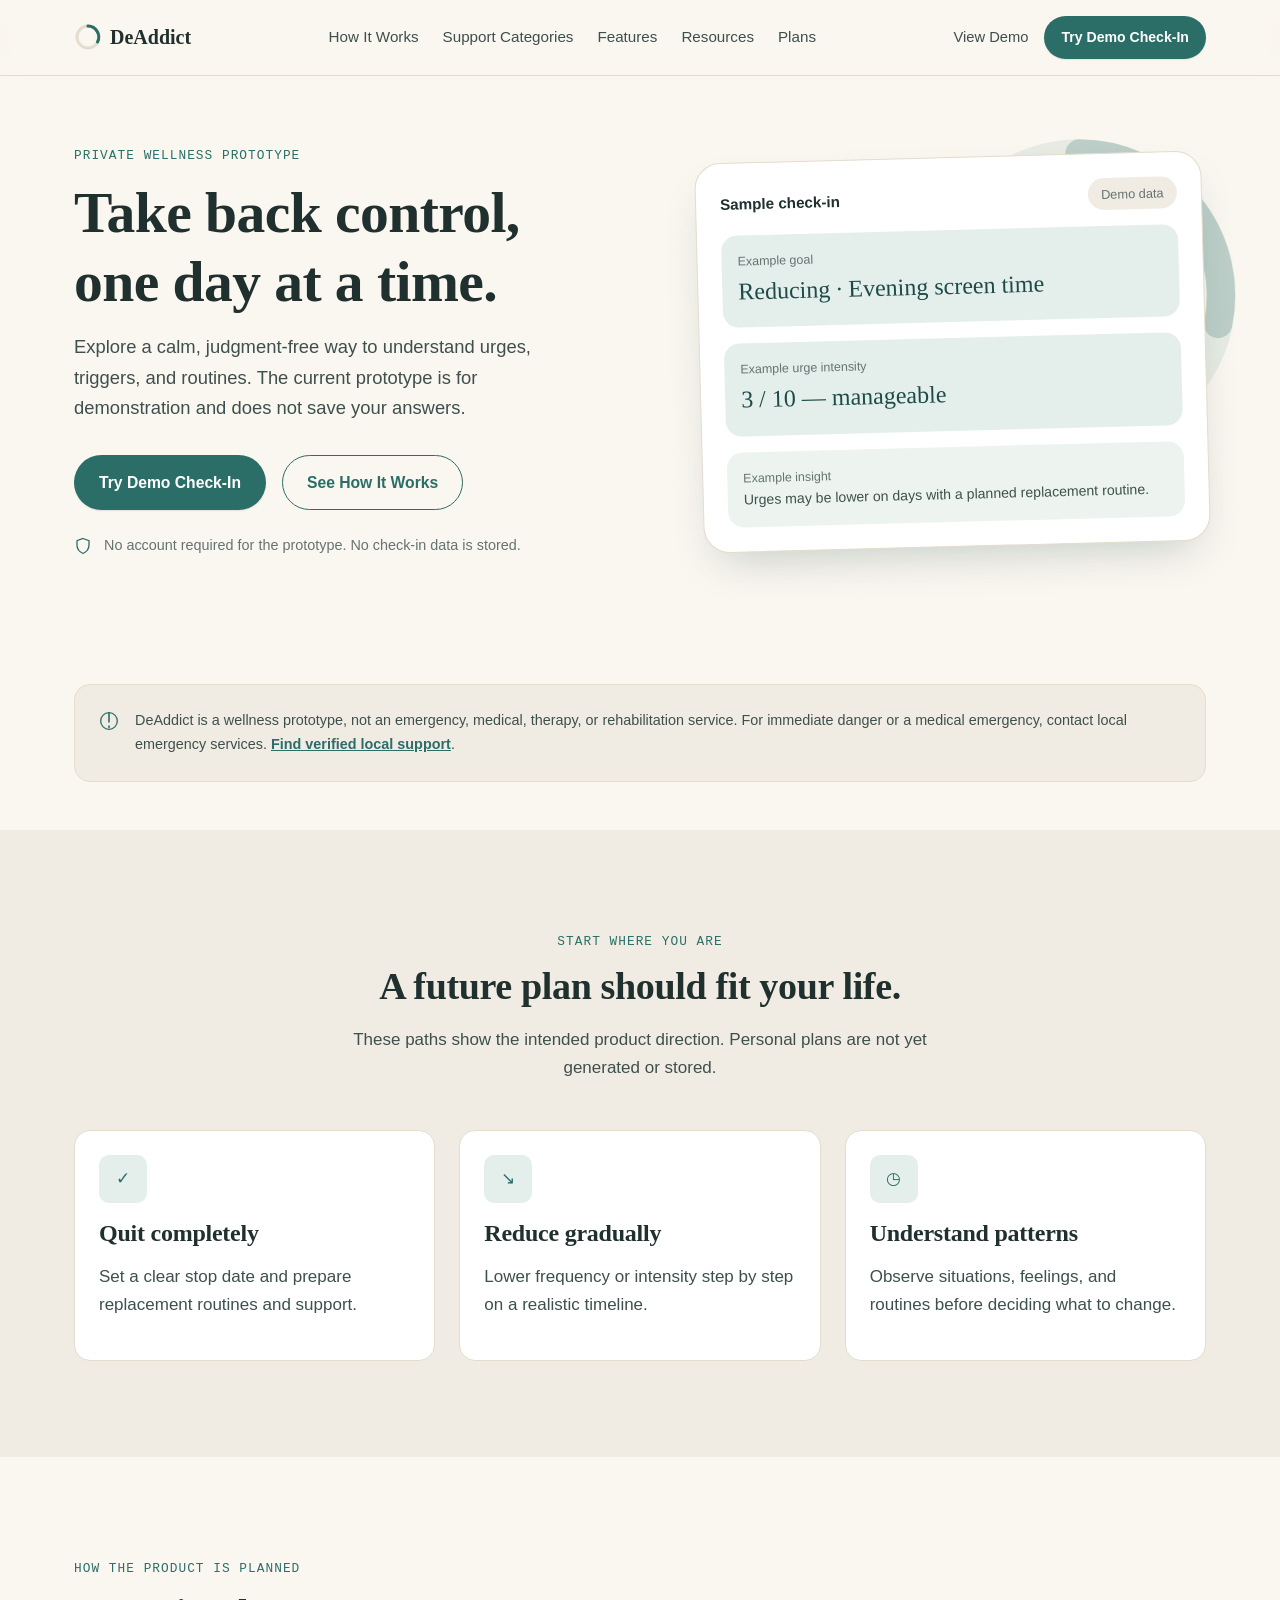
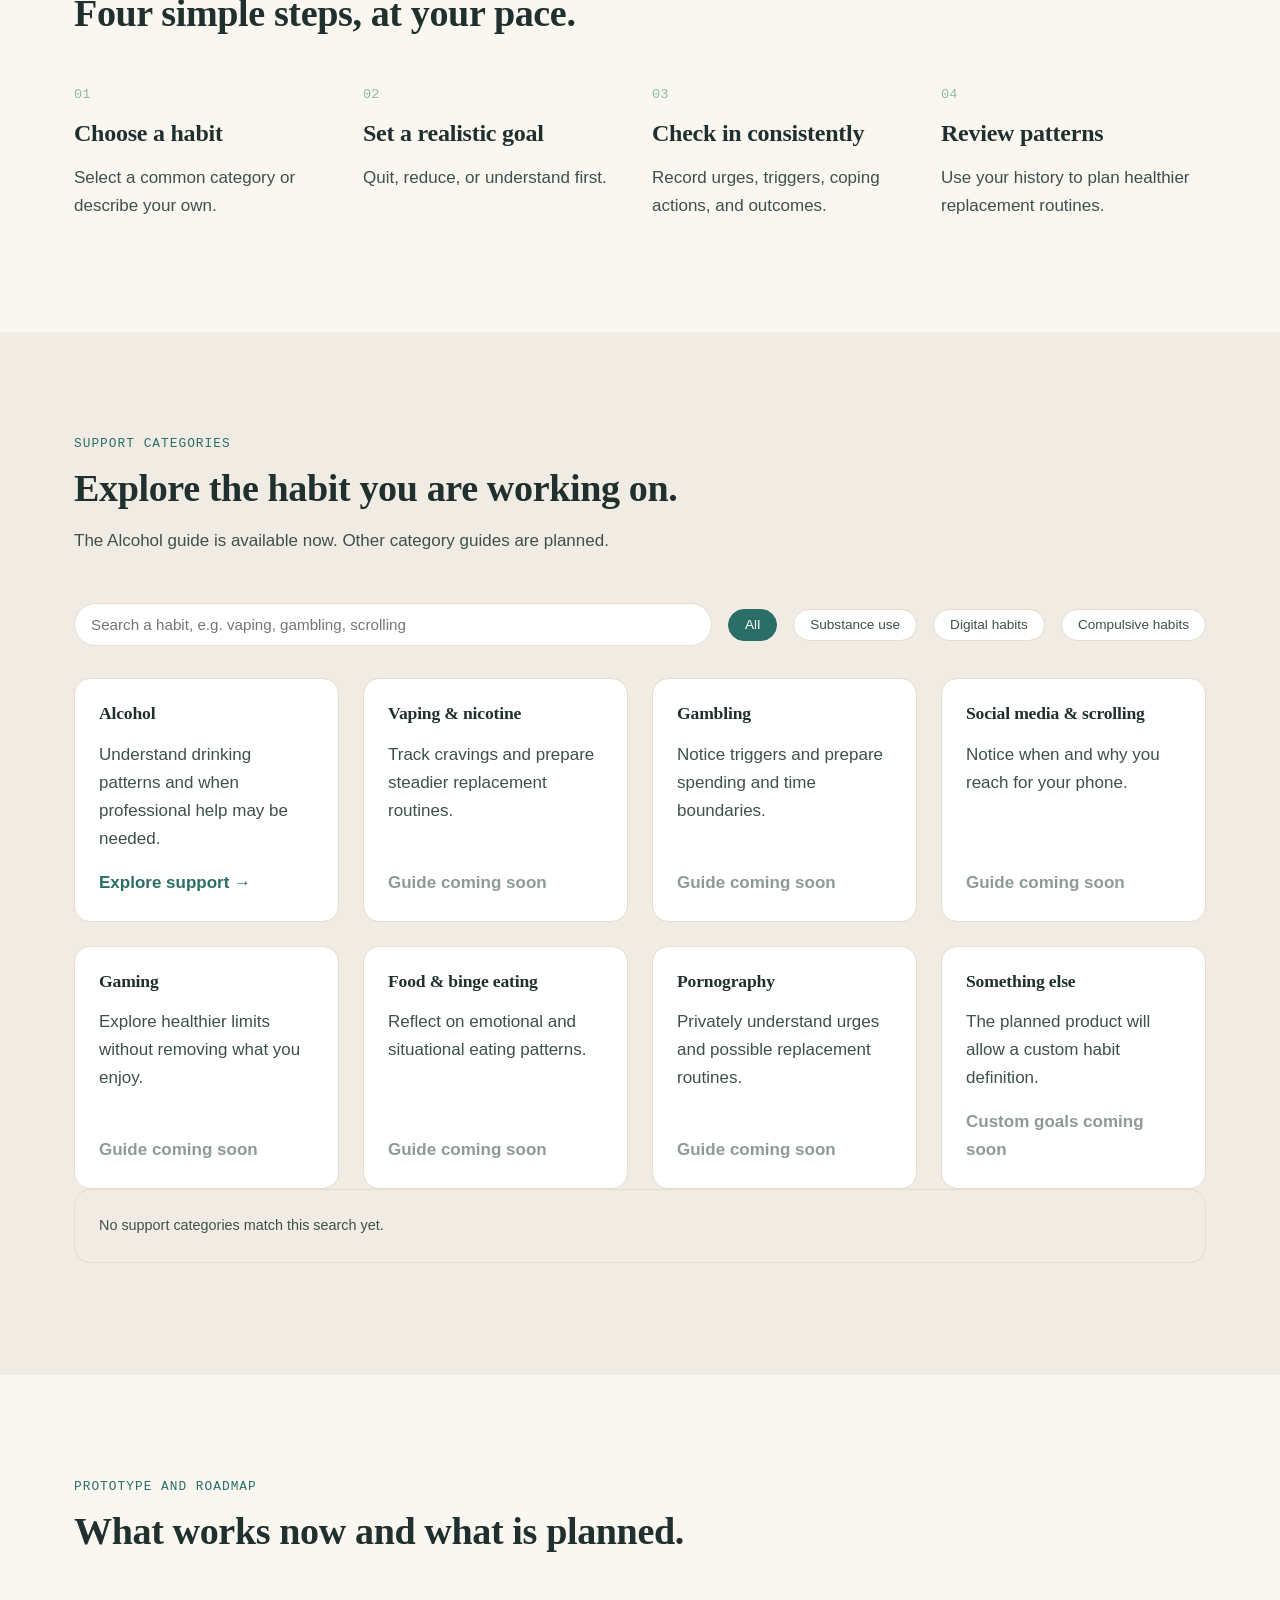
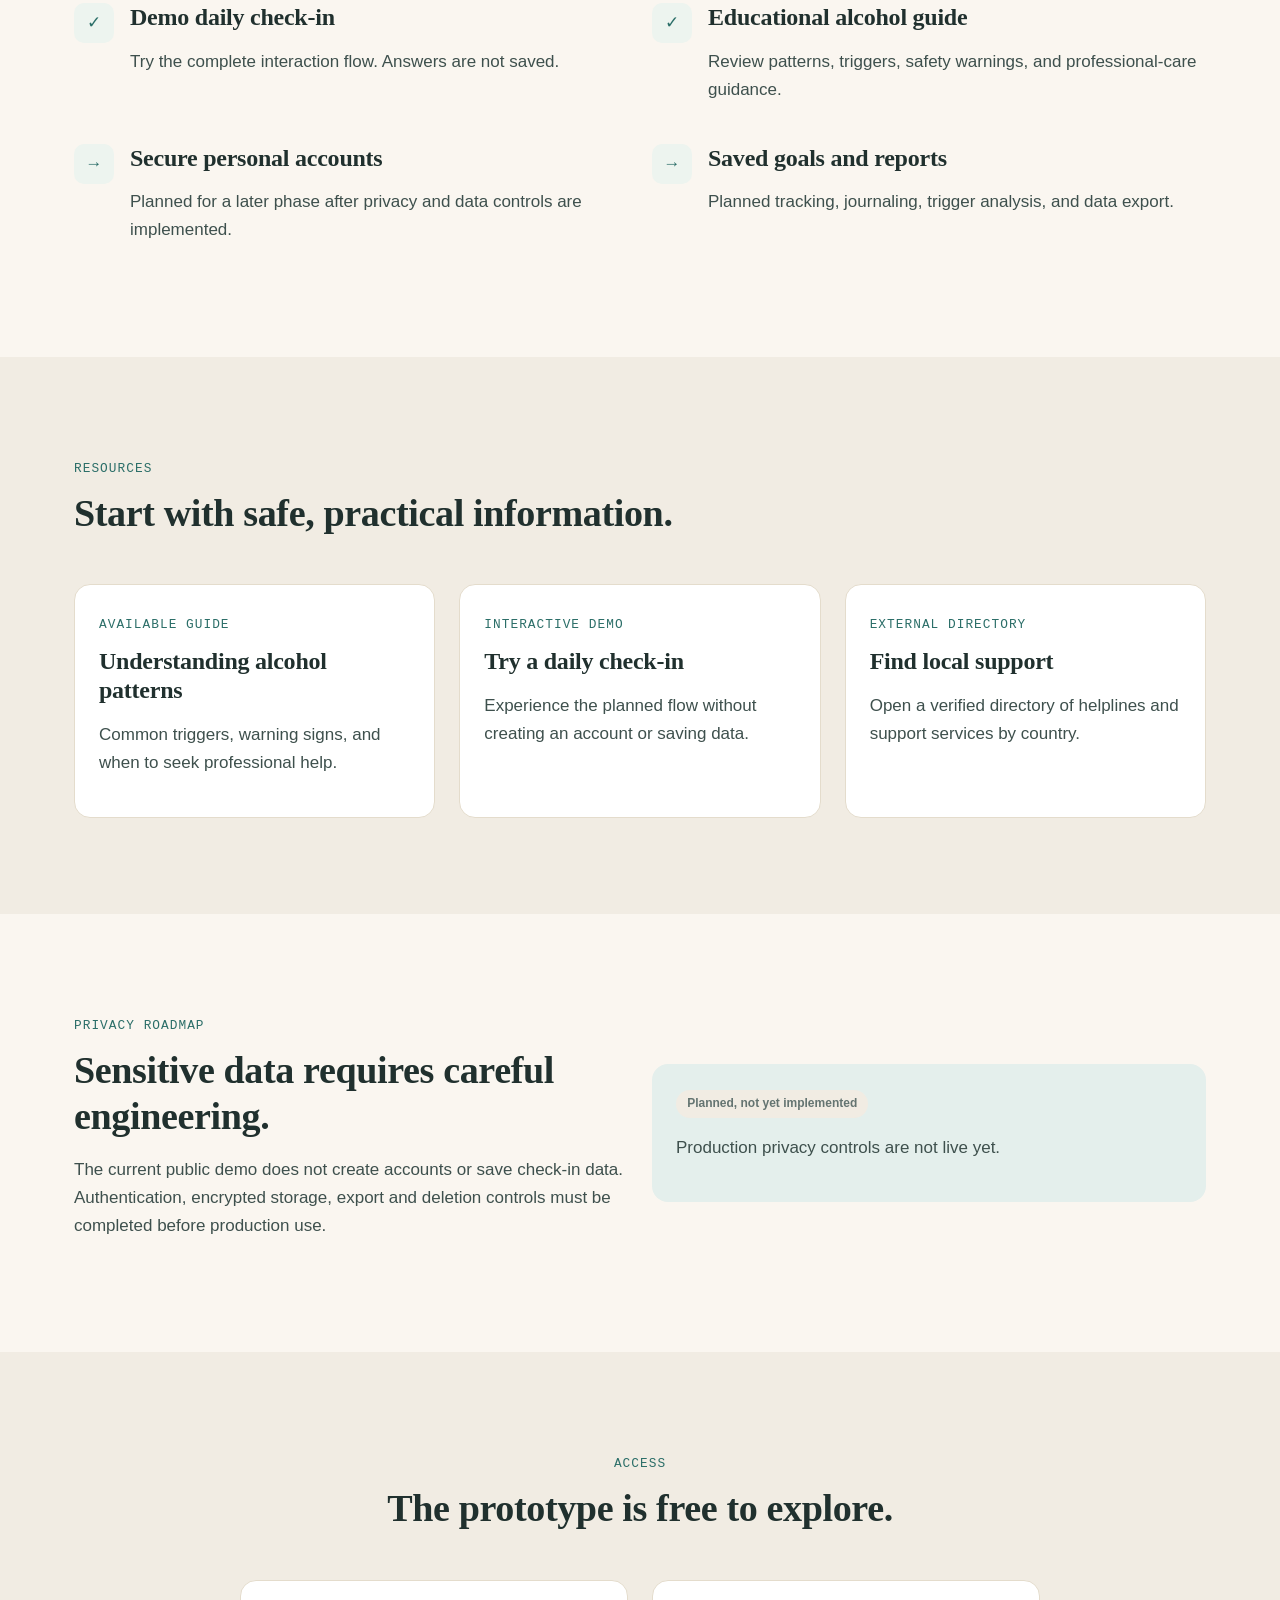
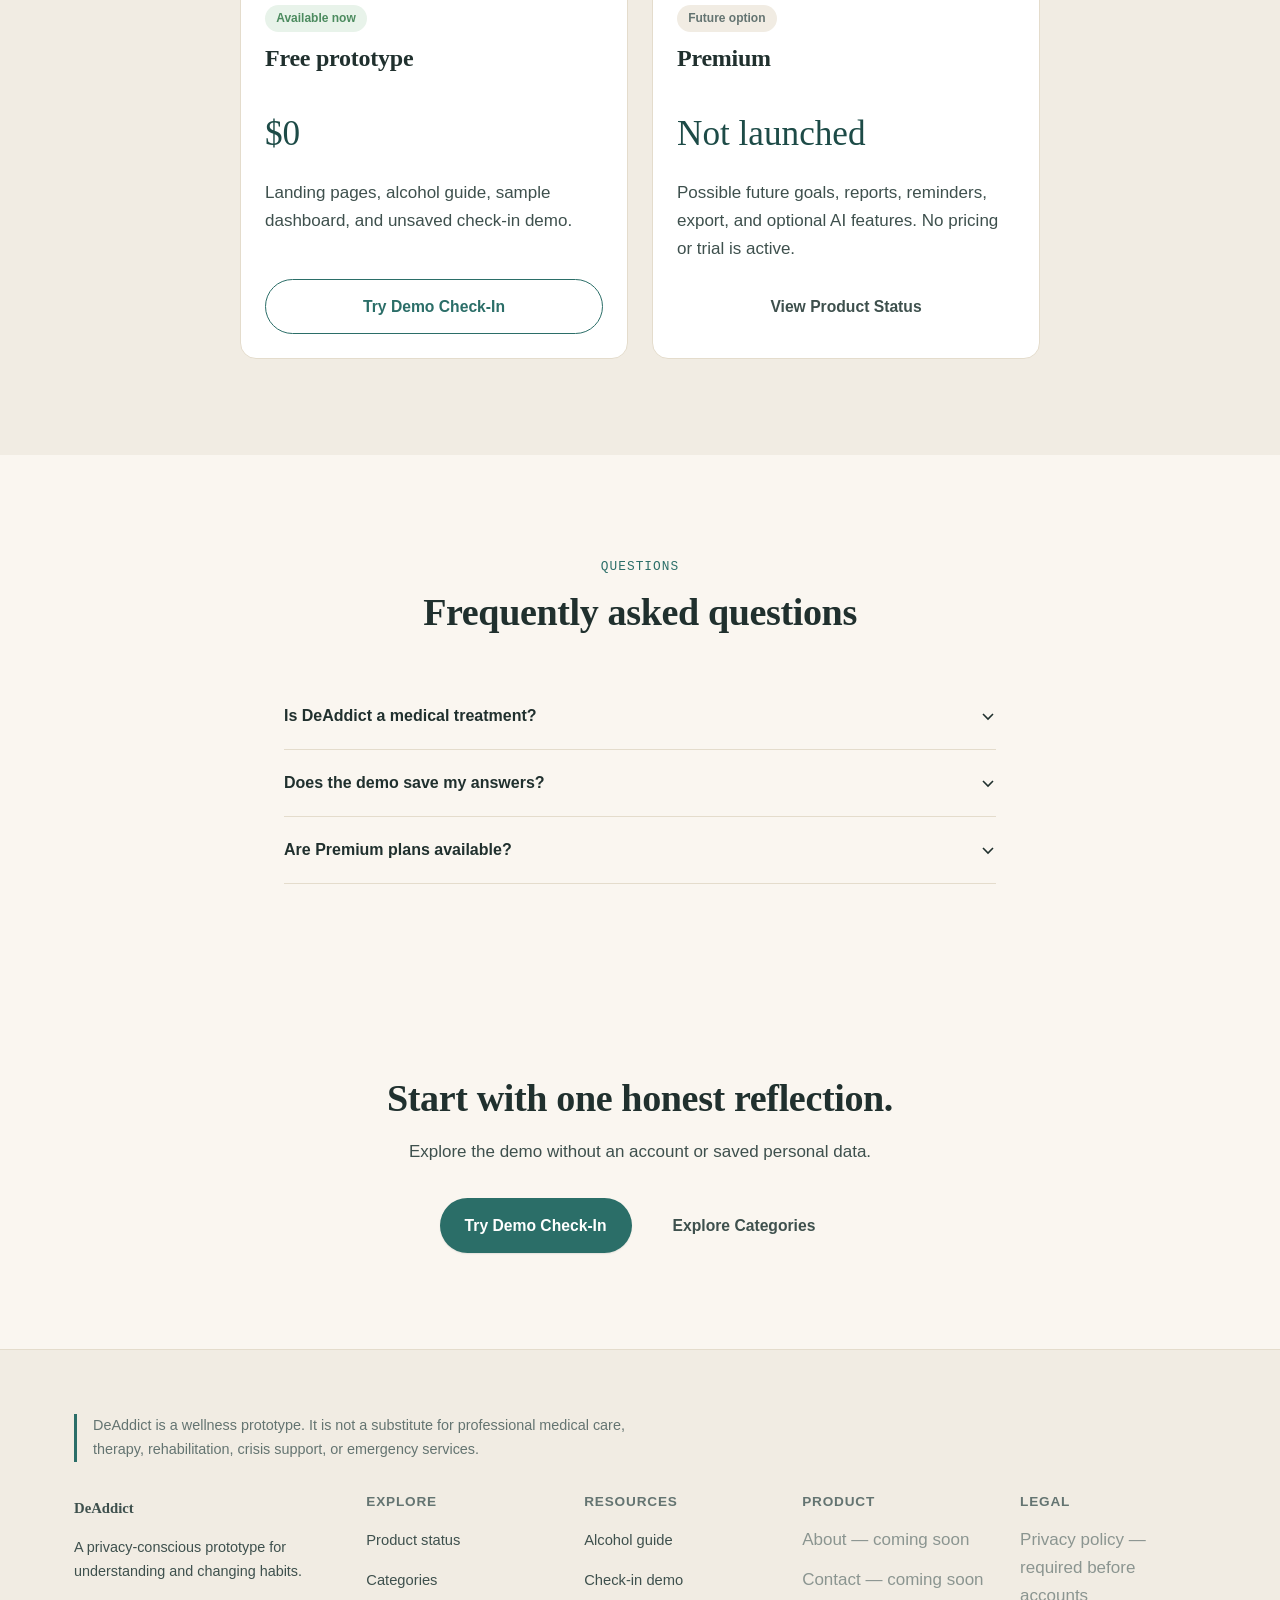
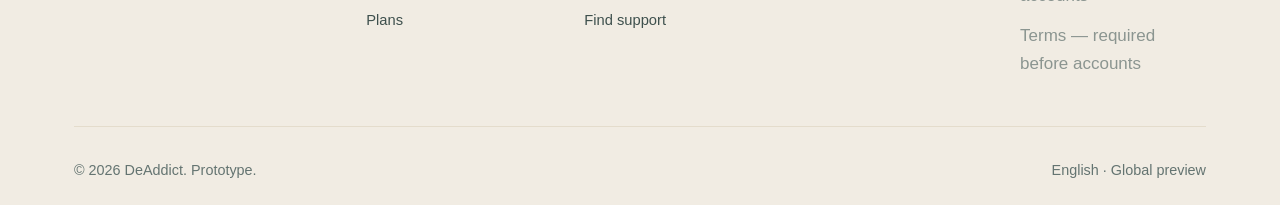
==== commit b600caf2: "Move landing page Phase 1 fixes into source" ====
--- a/index.html
+++ b/index.html
@@ -4,23 +4,21 @@
 <meta charset="utf-8">
 <meta name="viewport" content="width=device-width, initial-scale=1">
 <title>DeAddict — Take back control, one day at a time</title>
-<meta name="description" content="DeAddict helps you understand triggers, track progress, and build healthier routines for any habit — privately, at your own pace. Not a substitute for medical care.">
-<link rel="canonical" href="https://deaddict.example/">
+<meta name="description" content="Explore a private DeAddict prototype for understanding triggers, checking in, and building healthier routines. This prototype does not save personal data.">
+<meta name="theme-color" content="#2B6E68">
 <meta property="og:title" content="DeAddict — Take back control, one day at a time">
-<meta property="og:description" content="Private, judgment-free support for reducing or quitting harmful habits.">
+<meta property="og:description" content="A private, judgment-free wellness prototype for understanding and changing habits.">
 <meta property="og:type" content="website">
+<link rel="icon" href="favicon.svg" type="image/svg+xml">
+<link rel="manifest" href="site.webmanifest">
 <link rel="stylesheet" href="styles.css">
 </head>
 <body>
 <a class="skip-link" href="#main">Skip to main content</a>
-
-<!-- ============ HEADER ============ -->
 <header class="site-header" id="siteHeader">
   <div class="container header-inner">
     <a href="index.html" class="logo">
-      <span class="day-arc" aria-hidden="true">
-        <svg width="28" height="28" viewBox="0 0 28 28"><circle cx="14" cy="14" r="11" fill="none" stroke="var(--color-border)" stroke-width="3"/><path d="M14 3 A11 11 0 0 1 23.5 19" fill="none" stroke="var(--color-primary)" stroke-width="3" stroke-linecap="round"/></svg>
-      </span>
+      <span class="day-arc" aria-hidden="true"><svg width="28" height="28" viewBox="0 0 28 28"><circle cx="14" cy="14" r="11" fill="none" stroke="var(--color-border)" stroke-width="3"/><path d="M14 3 A11 11 0 0 1 23.5 19" fill="none" stroke="var(--color-primary)" stroke-width="3" stroke-linecap="round"/></svg></span>
       DeAddict
     </a>
     <nav class="main-nav" aria-label="Main">
@@ -29,397 +27,172 @@
         <li><a href="#categories">Support Categories</a></li>
         <li><a href="#features">Features</a></li>
         <li><a href="#resources">Resources</a></li>
-        <li><a href="pricing.html">Pricing</a></li>
+        <li><a href="pricing.html">Plans</a></li>
       </ul>
     </nav>
     <div class="header-actions">
-      <a href="#" class="sign-in-link" style="text-decoration:none;font-size:0.92rem;font-weight:500;color:var(--color-ink-soft);">Sign In</a>
-      <a href="#" class="btn btn-primary btn-sm">Start Your Journey</a>
-      <button class="icon-btn menu-toggle" id="menuToggle" aria-label="Open menu" aria-expanded="false" aria-controls="mobileNav">
-        <svg width="20" height="20" viewBox="0 0 20 20" fill="none"><path d="M2 5h16M2 10h16M2 15h16" stroke="currentColor" stroke-width="1.6" stroke-linecap="round"/></svg>
+      <a href="dashboard.html" class="sign-in-link" style="text-decoration:none;font-size:0.92rem;font-weight:500;color:var(--color-ink-soft);">View Demo</a>
+      <a href="checkin.html" class="btn btn-primary btn-sm">Try Demo Check-In</a>
+      <button class="icon-btn menu-toggle" id="menuToggle" type="button" aria-label="Open menu" aria-expanded="false" aria-controls="mobileNav">
+        <svg width="20" height="20" viewBox="0 0 20 20" fill="none" aria-hidden="true"><path d="M2 5h16M2 10h16M2 15h16" stroke="currentColor" stroke-width="1.6" stroke-linecap="round"/></svg>
       </button>
     </div>
   </div>
 </header>
-
-<div class="mobile-nav" id="mobileNav">
+<nav class="mobile-nav" id="mobileNav" aria-label="Mobile navigation" aria-hidden="true">
   <div class="mobile-nav-head">
     <span class="logo">DeAddict</span>
-    <button class="icon-btn" id="menuClose" aria-label="Close menu">
-      <svg width="18" height="18" viewBox="0 0 18 18"><path d="M2 2l14 14M16 2L2 16" stroke="currentColor" stroke-width="1.6" stroke-linecap="round"/></svg>
-    </button>
+    <button class="icon-btn" id="menuClose" type="button" aria-label="Close menu"><svg width="18" height="18" viewBox="0 0 18 18" aria-hidden="true"><path d="M2 2l14 14M16 2L2 16" stroke="currentColor" stroke-width="1.6" stroke-linecap="round"/></svg></button>
   </div>
   <ul>
     <li><a href="#how-it-works">How It Works</a></li>
     <li><a href="#categories">Support Categories</a></li>
     <li><a href="#features">Features</a></li>
     <li><a href="#resources">Resources</a></li>
-    <li><a href="pricing.html">Pricing</a></li>
-    <li><a href="#">Sign In</a></li>
+    <li><a href="pricing.html">Plans</a></li>
+    <li><a href="dashboard.html">View Demo</a></li>
   </ul>
-  <a href="#" class="btn btn-primary">Start Your Journey</a>
-</div>
-
+  <a href="checkin.html" class="btn btn-primary">Try Demo Check-In</a>
+</nav>
 <main id="main">
-
-  <!-- ============ HERO ============ -->
   <section class="hero">
     <div class="container hero-grid">
       <div class="hero-copy">
-        <span class="eyebrow">Private wellness support</span>
+        <span class="eyebrow">Private wellness prototype</span>
         <h1>Take back control,<br>one day at a time.</h1>
-        <p class="lede">Build healthier habits, understand your triggers, and track meaningful progress with private, personalized support — for any habit you're trying to change.</p>
+        <p class="lede">Explore a calm, judgment-free way to understand urges, triggers, and routines. The current prototype is for demonstration and does not save your answers.</p>
         <div class="hero-actions">
-          <a href="#" class="btn btn-primary">Start Your Journey</a>
+          <a href="checkin.html" class="btn btn-primary">Try Demo Check-In</a>
           <a href="#how-it-works" class="btn btn-secondary">See How It Works</a>
         </div>
         <div class="trust-line">
-          <svg width="18" height="18" viewBox="0 0 18 18" fill="none"><path d="M9 1.5l6 2.2v4.4c0 4-2.6 6.9-6 8.4-3.4-1.5-6-4.4-6-8.4V3.7L9 1.5z" stroke="currentColor" stroke-width="1.3"/></svg>
-          Private by design. No judgment. Progress at your pace.
+          <svg width="18" height="18" viewBox="0 0 18 18" fill="none" aria-hidden="true"><path d="M9 1.5l6 2.2v4.4c0 4-2.6 6.9-6 8.4-3.4-1.5-6-4.4-6-8.4V3.7L9 1.5z" stroke="currentColor" stroke-width="1.3"/></svg>
+          No account required for the prototype. No check-in data is stored.
         </div>
       </div>
-      <div class="hero-visual">
+      <div class="hero-visual" aria-label="Sample DeAddict dashboard preview">
         <svg class="arc-bg" viewBox="0 0 200 200" aria-hidden="true"><circle cx="100" cy="100" r="80" fill="none" stroke="var(--color-secondary)" stroke-width="16" opacity="0.35"/><path d="M100 20 A80 80 0 0 1 178 116" fill="none" stroke="var(--color-primary)" stroke-width="16" stroke-linecap="round" opacity="0.5"/></svg>
         <div class="product-frame">
-          <div class="mock-row">
-            <span style="font-weight:600;font-size:0.95rem;">Today's check-in</span>
-            <span class="mock-pill">Day 42</span>
-          </div>
-          <div class="mock-card">
-            <div class="mock-stat-label">Current goal</div>
-            <div class="mock-stat-value">Reducing · Evening screen time</div>
-          </div>
-          <div class="mock-card">
-            <div class="mock-stat-label">Urge intensity today</div>
-            <div class="mock-stat-value">3 / 10 — manageable</div>
-          </div>
-          <div class="mock-card" style="background:var(--color-secondary-tint);">
-            <div class="mock-stat-label">Insight</div>
-            <p class="mb-0" style="font-size:0.88rem;">Urges have been lower on days you take a short walk after dinner.</p>
-          </div>
+          <div class="mock-row"><span style="font-weight:600;font-size:0.95rem;">Sample check-in</span><span class="mock-pill">Demo data</span></div>
+          <div class="mock-card"><div class="mock-stat-label">Example goal</div><div class="mock-stat-value">Reducing · Evening screen time</div></div>
+          <div class="mock-card"><div class="mock-stat-label">Example urge intensity</div><div class="mock-stat-value">3 / 10 — manageable</div></div>
+          <div class="mock-card" style="background:var(--color-secondary-tint);"><div class="mock-stat-label">Example insight</div><p class="mb-0" style="font-size:0.88rem;">Urges may be lower on days with a planned replacement routine.</p></div>
         </div>
       </div>
     </div>
   </section>
-
-  <!-- ============ IMMEDIATE SUPPORT NOTICE ============ -->
-  <section style="padding-block: var(--space-4) var(--space-6);">
+  <section style="padding-block:var(--space-4) var(--space-6);">
     <div class="container">
       <div class="notice">
-        <svg width="20" height="20" viewBox="0 0 20 20" fill="none"><path d="M10 2v9M10 15v1.5" stroke="currentColor" stroke-width="1.6" stroke-linecap="round"/><circle cx="10" cy="10" r="8.3" stroke="currentColor" stroke-width="1.3"/></svg>
-        <p class="mb-0">DeAddict is a wellness and self-management tool, not an emergency or medical service. If you may be in immediate danger or experiencing a medical emergency, contact your local emergency service or a qualified healthcare provider.</p>
+        <svg width="20" height="20" viewBox="0 0 20 20" fill="none" aria-hidden="true"><path d="M10 2v9M10 15v1.5" stroke="currentColor" stroke-width="1.6" stroke-linecap="round"/><circle cx="10" cy="10" r="8.3" stroke="currentColor" stroke-width="1.3"/></svg>
+        <p class="mb-0">DeAddict is a wellness prototype, not an emergency, medical, therapy, or rehabilitation service. For immediate danger or a medical emergency, contact local emergency services. <a href="https://findahelpline.com/" target="_blank" rel="noopener noreferrer">Find verified local support</a>.</p>
       </div>
     </div>
   </section>
-
-  <!-- ============ PERSONALIZATION ============ -->
   <section class="bg-alt">
     <div class="container">
-      <div class="section-head center">
-        <span class="eyebrow">Start where you are</span>
-        <h2>Your journey should fit your life.</h2>
-      </div>
+      <div class="section-head center"><span class="eyebrow">Start where you are</span><h2>A future plan should fit your life.</h2><p>These paths show the intended product direction. Personal plans are not yet generated or stored.</p></div>
       <div class="grid grid-3">
-        <div class="card path-card">
-          <div class="icon-wrap"><svg width="22" height="22" viewBox="0 0 22 22" fill="none"><path d="M4 18L18 4M4 4l14 14" stroke="currentColor" stroke-width="1.6" stroke-linecap="round"/></svg></div>
-          <h3>Quit completely</h3>
-          <p>Set a firm stop date and get a plan built around full abstinence.</p>
-          <p class="adjust-note">You can change your goal any time.</p>
-        </div>
-        <div class="card path-card">
-          <div class="icon-wrap"><svg width="22" height="22" viewBox="0 0 22 22" fill="none"><path d="M3 15c4-8 12-8 16 0" stroke="currentColor" stroke-width="1.6" stroke-linecap="round"/></svg></div>
-          <h3>Reduce gradually</h3>
-          <p>Lower frequency or intensity step by step, on a timeline you set.</p>
-          <p class="adjust-note">You can change your goal any time.</p>
-        </div>
-        <div class="card path-card">
-          <div class="icon-wrap"><svg width="22" height="22" viewBox="0 0 22 22" fill="none"><circle cx="11" cy="11" r="7" stroke="currentColor" stroke-width="1.6"/><path d="M11 8v3l2 2" stroke="currentColor" stroke-width="1.6" stroke-linecap="round"/></svg></div>
-          <h3>Understand my habits</h3>
-          <p>Track patterns and triggers first, before deciding what to change.</p>
-          <p class="adjust-note">You can change your goal any time.</p>
-        </div>
+        <div class="card path-card"><div class="icon-wrap" aria-hidden="true">✓</div><h3>Quit completely</h3><p>Set a clear stop date and prepare replacement routines and support.</p></div>
+        <div class="card path-card"><div class="icon-wrap" aria-hidden="true">↘</div><h3>Reduce gradually</h3><p>Lower frequency or intensity step by step on a realistic timeline.</p></div>
+        <div class="card path-card"><div class="icon-wrap" aria-hidden="true">◷</div><h3>Understand patterns</h3><p>Observe situations, feelings, and routines before deciding what to change.</p></div>
       </div>
     </div>
   </section>
-
-  <!-- ============ HOW IT WORKS ============ -->
   <section id="how-it-works">
     <div class="container">
-      <div class="section-head">
-        <span class="eyebrow">How it works</span>
-        <h2>Four steps, at your own pace.</h2>
-      </div>
+      <div class="section-head"><span class="eyebrow">How the product is planned</span><h2>Four simple steps, at your pace.</h2></div>
       <div class="steps">
-        <div class="step"><span class="step-num">01</span><h3>Choose what you want to change</h3><p>Pick from common categories or describe your own habit.</p></div>
-        <div class="step"><span class="step-num">02</span><h3>Set a realistic personal goal</h3><p>Quit, reduce, or simply understand — you decide.</p></div>
-        <div class="step"><span class="step-num">03</span><h3>Track urges, triggers, and progress</h3><p>Short daily check-ins build a clear picture over time.</p></div>
-        <div class="step"><span class="step-num">04</span><h3>Build healthier routines</h3><p>Guided support helps you replace the habit, not just resist it.</p></div>
+        <div class="step"><span class="step-num">01</span><h3>Choose a habit</h3><p>Select a common category or describe your own.</p></div>
+        <div class="step"><span class="step-num">02</span><h3>Set a realistic goal</h3><p>Quit, reduce, or understand first.</p></div>
+        <div class="step"><span class="step-num">03</span><h3>Check in consistently</h3><p>Record urges, triggers, coping actions, and outcomes.</p></div>
+        <div class="step"><span class="step-num">04</span><h3>Review patterns</h3><p>Use your history to plan healthier replacement routines.</p></div>
       </div>
     </div>
   </section>
-
-  <!-- ============ CATEGORIES ============ -->
   <section id="categories" class="bg-alt">
     <div class="container">
-      <div class="section-head">
-        <span class="eyebrow">Support categories</span>
-        <h2>Support for the habit you're working on.</h2>
-      </div>
+      <div class="section-head"><span class="eyebrow">Support categories</span><h2>Explore the habit you are working on.</h2><p>The Alcohol guide is available now. Other category guides are planned.</p></div>
       <div class="category-toolbar">
-        <input type="text" class="search-input" placeholder="Search a habit, e.g. vaping, gambling, scrolling" aria-label="Search support categories">
-        <button class="chip" aria-pressed="true">All</button>
-        <button class="chip" aria-pressed="false">Substance use</button>
-        <button class="chip" aria-pressed="false">Digital habits</button>
-        <button class="chip" aria-pressed="false">Compulsive habits</button>
+        <input type="search" class="search-input" placeholder="Search a habit, e.g. vaping, gambling, scrolling" aria-label="Search support categories">
+        <button class="chip" type="button" aria-pressed="true">All</button>
+        <button class="chip" type="button" aria-pressed="false">Substance use</button>
+        <button class="chip" type="button" aria-pressed="false">Digital habits</button>
+        <button class="chip" type="button" aria-pressed="false">Compulsive habits</button>
       </div>
       <div class="grid grid-4">
-        <div class="card category-card">
-          <h3>Alcohol</h3>
-          <p>Understand drinking patterns and build a plan to reduce or stop.</p>
-          <a class="cat-link" href="support-alcohol.html">Explore support →</a>
-        </div>
-        <div class="card category-card">
-          <h3>Vaping &amp; nicotine</h3>
-          <p>Track cravings and replace the habit with steadier routines.</p>
-          <a class="cat-link" href="#">Explore support →</a>
-        </div>
-        <div class="card category-card">
-          <h3>Gambling</h3>
-          <p>Identify triggers and set spending and time boundaries.</p>
-          <a class="cat-link" href="#">Explore support →</a>
-        </div>
-        <div class="card category-card">
-          <h3>Social media &amp; scrolling</h3>
-          <p>Notice patterns in when and why you reach for your phone.</p>
-          <a class="cat-link" href="#">Explore support →</a>
-        </div>
-        <div class="card category-card">
-          <h3>Gaming</h3>
-          <p>Set healthier limits without losing what you enjoy about it.</p>
-          <a class="cat-link" href="#">Explore support →</a>
-        </div>
-        <div class="card category-card">
-          <h3>Food &amp; binge eating</h3>
-          <p>Understand emotional eating patterns with gentle, private tracking.</p>
-          <a class="cat-link" href="#">Explore support →</a>
-        </div>
-        <div class="card category-card">
-          <h3>Pornography</h3>
-          <p>Private tools to understand urges and build replacement routines.</p>
-          <a class="cat-link" href="#">Explore support →</a>
-        </div>
-        <div class="card category-card">
-          <h3>Something else</h3>
-          <p>Define your own habit — the same tools apply to anything.</p>
-          <a class="cat-link" href="#">Explore support →</a>
-        </div>
+        <article class="card category-card" data-category="substance use"><h3>Alcohol</h3><p>Understand drinking patterns and when professional help may be needed.</p><a class="cat-link" href="support-alcohol.html">Explore support →</a></article>
+        <article class="card category-card" data-category="substance use"><h3>Vaping &amp; nicotine</h3><p>Track cravings and prepare steadier replacement routines.</p><span class="cat-link is-disabled-link" aria-disabled="true">Guide coming soon</span></article>
+        <article class="card category-card" data-category="compulsive habits"><h3>Gambling</h3><p>Notice triggers and prepare spending and time boundaries.</p><span class="cat-link is-disabled-link" aria-disabled="true">Guide coming soon</span></article>
+        <article class="card category-card" data-category="digital habits"><h3>Social media &amp; scrolling</h3><p>Notice when and why you reach for your phone.</p><span class="cat-link is-disabled-link" aria-disabled="true">Guide coming soon</span></article>
+        <article class="card category-card" data-category="digital habits"><h3>Gaming</h3><p>Explore healthier limits without removing what you enjoy.</p><span class="cat-link is-disabled-link" aria-disabled="true">Guide coming soon</span></article>
+        <article class="card category-card" data-category="compulsive habits"><h3>Food &amp; binge eating</h3><p>Reflect on emotional and situational eating patterns.</p><span class="cat-link is-disabled-link" aria-disabled="true">Guide coming soon</span></article>
+        <article class="card category-card" data-category="compulsive habits"><h3>Pornography</h3><p>Privately understand urges and possible replacement routines.</p><span class="cat-link is-disabled-link" aria-disabled="true">Guide coming soon</span></article>
+        <article class="card category-card" data-category="compulsive habits"><h3>Something else</h3><p>The planned product will allow a custom habit definition.</p><span class="cat-link is-disabled-link" aria-disabled="true">Custom goals coming soon</span></article>
       </div>
     </div>
   </section>
-
-  <!-- ============ FEATURES ============ -->
   <section id="features">
     <div class="container">
-      <div class="section-head">
-        <span class="eyebrow">Core features</span>
-        <h2>Practical tools for everyday moments.</h2>
-      </div>
+      <div class="section-head"><span class="eyebrow">Prototype and roadmap</span><h2>What works now and what is planned.</h2></div>
       <div class="grid grid-2">
-        <div class="feature-item">
-          <div class="icon-wrap"><svg width="18" height="18" viewBox="0 0 18 18" fill="none"><path d="M3 9l4 4 8-9" stroke="currentColor" stroke-width="1.6" stroke-linecap="round"/></svg></div>
-          <div><h3>Private daily check-ins</h3><p>A one-to-two-minute moment to log mood, urges, and what happened — for your eyes only.</p></div>
-        </div>
-        <div class="feature-item">
-          <div class="icon-wrap"><svg width="18" height="18" viewBox="0 0 18 18" fill="none"><path d="M3 14l4-5 3 3 5-7" stroke="currentColor" stroke-width="1.6" stroke-linecap="round"/></svg></div>
-          <div><h3>Trigger &amp; craving log</h3><p>See which situations, times, and feelings tend to come before an urge.</p></div>
-        </div>
-        <div class="feature-item">
-          <div class="icon-wrap"><svg width="18" height="18" viewBox="0 0 18 18" fill="none"><circle cx="9" cy="9" r="6.3" stroke="currentColor" stroke-width="1.6"/></svg></div>
-          <div><h3>Personalized recovery plan</h3><p>A plan that adjusts as you learn more about what works for you.</p></div>
-        </div>
-        <div class="feature-item">
-          <div class="icon-wrap"><svg width="18" height="18" viewBox="0 0 18 18" fill="none"><path d="M9 3v4l3 2" stroke="currentColor" stroke-width="1.6" stroke-linecap="round"/><circle cx="9" cy="9" r="6.3" stroke="currentColor" stroke-width="1.6"/></svg></div>
-          <div><h3>Guided grounding exercises</h3><p>Short breathing and grounding exercises for moments an urge feels strong.</p></div>
-        </div>
-        <div class="feature-item">
-          <div class="icon-wrap"><svg width="18" height="18" viewBox="0 0 18 18" fill="none"><path d="M4 4h10v10H4z" stroke="currentColor" stroke-width="1.6"/></svg></div>
-          <div><h3>Journaling</h3><p>A private space to reflect in your own words, whenever you need it.</p></div>
-        </div>
-        <div class="feature-item">
-          <div class="icon-wrap"><svg width="18" height="18" viewBox="0 0 18 18" fill="none"><path d="M9 2l1.8 4.8L15.5 8l-4 3 1 5-3.5-2.6L5.5 16l1-5-4-3 4.7-1.2L9 2z" stroke="currentColor" stroke-width="1.2" stroke-linejoin="round"/></svg></div>
-          <div><h3>Milestones</h3><p>Meaningful markers of progress, without pressure to keep an unbroken streak.</p></div>
-        </div>
+        <div class="feature-item"><div class="icon-wrap" aria-hidden="true">✓</div><div><h3>Demo daily check-in</h3><p>Try the complete interaction flow. Answers are not saved.</p></div></div>
+        <div class="feature-item"><div class="icon-wrap" aria-hidden="true">✓</div><div><h3>Educational alcohol guide</h3><p>Review patterns, triggers, safety warnings, and professional-care guidance.</p></div></div>
+        <div class="feature-item"><div class="icon-wrap" aria-hidden="true">→</div><div><h3>Secure personal accounts</h3><p>Planned for a later phase after privacy and data controls are implemented.</p></div></div>
+        <div class="feature-item"><div class="icon-wrap" aria-hidden="true">→</div><div><h3>Saved goals and reports</h3><p>Planned tracking, journaling, trigger analysis, and data export.</p></div></div>
       </div>
     </div>
   </section>
-
-  <!-- ============ PROGRESS WITHOUT PRESSURE ============ -->
-  <section class="bg-alt">
-    <div class="container" style="max-width: 720px; text-align:center;">
-      <svg width="40" height="40" viewBox="0 0 40 40" style="margin-bottom:var(--space-4);"><circle cx="20" cy="20" r="16" fill="none" stroke="var(--color-border)" stroke-width="4"/><path d="M20 4a16 16 0 0 1 13.8 24" fill="none" stroke="var(--color-primary)" stroke-width="4" stroke-linecap="round"/></svg>
-      <h2>A difficult day does not erase your progress.</h2>
-      <p>Setbacks happen. When they do, DeAddict helps you reflect on what happened, offers a stabilizing next step, and helps you adjust your plan — never a punishment, a shaming screen, or a lost streak.</p>
-    </div>
-  </section>
-
-  <!-- ============ PRIVACY ============ -->
-  <section id="privacy">
+  <section id="resources" class="bg-alt">
     <div class="container">
-      <div class="grid grid-2" style="align-items:center;">
-        <div>
-          <span class="eyebrow">Privacy &amp; trust</span>
-          <h2>Your information stays yours.</h2>
-          <p>DeAddict is built to minimize what's collected and to keep sensitive information out of places it doesn't need to be — including your notifications and any public view.</p>
-          <div class="grid grid-2" style="margin-top:var(--space-4);">
-            <div class="feature-item"><div class="icon-wrap">🔒</div><div><h3 style="font-size:1rem;">Data minimization &amp; encryption</h3></div></div>
-            <div class="feature-item"><div class="icon-wrap">👁️</div><div><h3 style="font-size:1rem;">No public profile by default</h3></div></div>
-            <div class="feature-item"><div class="icon-wrap">🔕</div><div><h3 style="font-size:1rem;">Discreet notifications</h3></div></div>
-            <div class="feature-item"><div class="icon-wrap">⬇️</div><div><h3 style="font-size:1rem;">Export or delete anytime</h3></div></div>
-            <div class="feature-item"><div class="icon-wrap">🎭</div><div><h3 style="font-size:1rem;">Optional anonymous mode</h3></div></div>
-            <div class="feature-item"><div class="icon-wrap">🤖</div><div><h3 style="font-size:1rem;">Transparent AI disclosures</h3></div></div>
-          </div>
-        </div>
-        <div class="card" style="background:var(--color-primary-tint); border:none;">
-          <p style="color:var(--color-primary-dark); font-weight:600; margin-bottom:0.5rem;">We never sell your sensitive personal data.</p>
-          <p class="mb-0" style="color:var(--color-ink-soft);">You choose what's collected, what's used for personalization, and what's deleted — with clear controls, not buried settings.</p>
-        </div>
+      <div class="section-head"><span class="eyebrow">Resources</span><h2>Start with safe, practical information.</h2></div>
+      <div class="grid grid-3">
+        <a href="support-alcohol.html" class="card" style="text-decoration:none;"><span class="eyebrow">Available guide</span><h3>Understanding alcohol patterns</h3><p>Common triggers, warning signs, and when to seek professional help.</p></a>
+        <a href="checkin.html" class="card" style="text-decoration:none;"><span class="eyebrow">Interactive demo</span><h3>Try a daily check-in</h3><p>Experience the planned flow without creating an account or saving data.</p></a>
+        <a href="https://findahelpline.com/" target="_blank" rel="noopener noreferrer" class="card" style="text-decoration:none;"><span class="eyebrow">External directory</span><h3>Find local support</h3><p>Open a verified directory of helplines and support services by country.</p></a>
       </div>
     </div>
   </section>
-
-  <!-- ============ TESTIMONIALS ============ -->
-  <section class="bg-alt">
+  <section id="privacy">
+    <div class="container grid grid-2" style="align-items:center;">
+      <div><span class="eyebrow">Privacy roadmap</span><h2>Sensitive data requires careful engineering.</h2><p>The current prototype stores no check-in answers. Before accounts launch, DeAddict must implement encryption, access controls, export and deletion, discreet notifications, and clear consent.</p></div>
+      <div class="card" style="background:var(--color-primary-tint);border:none;"><span class="tag tag-neutral">Planned, not yet implemented</span><p style="margin-top:var(--space-3);">No claims about anonymous accounts, encrypted cloud storage, AI personalization, or billing should be treated as active product functionality yet.</p></div>
+    </div>
+  </section>
+  <section id="pricing-preview" class="bg-alt">
     <div class="container">
-      <div class="section-head center">
-        <span class="eyebrow">Sample experiences</span>
-        <h2>What using DeAddict can feel like.</h2>
-      </div>
-      <div class="grid grid-3">
-        <div class="card testimonial-card">
-          <span class="sample-tag">Sample content</span>
-          <p>"Tracking my urges showed me they almost always peaked around 9pm. Just knowing that changed how I planned my evenings."</p>
-          <div class="testimonial-meta"><div class="avatar-dot">R</div><div><strong>R.</strong><div style="font-size:0.8rem;color:var(--color-muted);">30s · Reducing alcohol</div></div></div>
-        </div>
-        <div class="card testimonial-card">
-          <span class="sample-tag">Sample content</span>
-          <p>"I liked that a difficult day didn't reset everything. It just asked me what happened and helped me adjust."</p>
-          <div class="testimonial-meta"><div class="avatar-dot">A</div><div><strong>Anonymous</strong><div style="font-size:0.8rem;color:var(--color-muted);">20s · Social media</div></div></div>
-        </div>
-        <div class="card testimonial-card">
-          <span class="sample-tag">Sample content</span>
-          <p>"Being able to define my own habit — procrastination — instead of picking from a fixed list made it feel relevant to me."</p>
-          <div class="testimonial-meta"><div class="avatar-dot">M</div><div><strong>M.</strong><div style="font-size:0.8rem;color:var(--color-muted);">40s · Custom habit</div></div></div>
-        </div>
+      <div class="section-head center"><span class="eyebrow">Access</span><h2>The prototype is free to explore.</h2></div>
+      <div class="grid grid-2" style="max-width:800px;margin-inline:auto;">
+        <div class="card pricing-card"><span class="tag tag-success" style="align-self:flex-start;">Available now</span><h3 style="margin-top:var(--space-2);">Free prototype</h3><div class="price-row"><span class="price-amount">$0</span></div><p>Landing pages, alcohol guide, sample dashboard, and unsaved check-in demo.</p><a href="checkin.html" class="btn btn-secondary" style="margin-top:auto;">Try Demo Check-In</a></div>
+        <div class="card pricing-card"><span class="tag tag-neutral" style="align-self:flex-start;">Future option</span><h3 style="margin-top:var(--space-2);">Premium</h3><div class="price-row"><span class="price-amount">Not launched</span></div><p>Possible future goals, reports, reminders, export, and optional AI features. No pricing or trial is active.</p><a href="pricing.html" class="btn btn-ghost" style="margin-top:auto;">View Product Status</a></div>
       </div>
     </div>
   </section>
-
-  <!-- ============ PRICING PREVIEW ============ -->
-  <section id="pricing-preview">
-    <div class="container">
-      <div class="section-head center">
-        <span class="eyebrow">Pricing</span>
-        <h2>Start free. Upgrade only if it helps.</h2>
-      </div>
-      <div class="grid grid-2" style="max-width:800px;margin-inline:auto;">
-        <div class="card pricing-card">
-          <h3>Free</h3>
-          <p>Everything you need to get started.</p>
-          <div class="price-row"><span class="price-amount">$0</span><span class="price-period">/month</span></div>
-          <ul class="plan-list">
-            <li><svg width="14" height="14" viewBox="0 0 14 14"><path d="M2 7l3.5 3.5L12 3.5" stroke="currentColor" stroke-width="1.6" fill="none"/></svg>One active recovery goal</li>
-            <li><svg width="14" height="14" viewBox="0 0 14 14"><path d="M2 7l3.5 3.5L12 3.5" stroke="currentColor" stroke-width="1.6" fill="none"/></svg>Basic tracking &amp; daily check-ins</li>
-            <li><svg width="14" height="14" viewBox="0 0 14 14"><path d="M2 7l3.5 3.5L12 3.5" stroke="currentColor" stroke-width="1.6" fill="none"/></svg>Essential educational resources</li>
-          </ul>
-          <a href="#" class="btn btn-secondary" style="margin-top:auto;">Create Free Account</a>
-        </div>
-        <div class="card pricing-card is-featured">
-          <span class="tag tag-success" style="align-self:flex-start;margin-bottom:0.5rem;">Most chosen</span>
-          <h3>Premium</h3>
-          <p>Deeper insight for ongoing recovery.</p>
-          <div class="price-row"><span class="price-amount">$[monthly price]</span><span class="price-period">/month</span></div>
-          <ul class="plan-list">
-            <li><svg width="14" height="14" viewBox="0 0 14 14"><path d="M2 7l3.5 3.5L12 3.5" stroke="currentColor" stroke-width="1.6" fill="none"/></svg>Multiple recovery goals</li>
-            <li><svg width="14" height="14" viewBox="0 0 14 14"><path d="M2 7l3.5 3.5L12 3.5" stroke="currentColor" stroke-width="1.6" fill="none"/></svg>Advanced reports &amp; trigger analysis</li>
-            <li><svg width="14" height="14" viewBox="0 0 14 14"><path d="M2 7l3.5 3.5L12 3.5" stroke="currentColor" stroke-width="1.6" fill="none"/></svg>Data export &amp; optional AI companion</li>
-          </ul>
-          <a href="#" class="btn btn-primary" style="margin-top:auto;">See Full Pricing</a>
-        </div>
-      </div>
-      <p class="text-center" style="margin-top:var(--space-4);"><a href="pricing.html" style="color:var(--color-primary);font-weight:600;text-decoration:none;">Compare full plan details →</a></p>
-    </div>
-  </section>
-
-  <!-- ============ FAQ ============ -->
-  <section class="bg-alt" id="faq">
+  <section id="faq">
     <div class="container" style="max-width:760px;">
-      <div class="section-head center">
-        <span class="eyebrow">Questions</span>
-        <h2>Frequently asked questions</h2>
-      </div>
-      <div class="accordion" id="faqAccordion">
-        <div class="accordion-item">
-          <button class="accordion-trigger" aria-expanded="false">Is DeAddict a medical treatment? <svg width="16" height="16" viewBox="0 0 16 16"><path d="M3 6l5 5 5-5" stroke="currentColor" stroke-width="1.6" fill="none"/></svg></button>
-          <div class="accordion-panel"><p>No. DeAddict is a self-management and wellness tool. It does not diagnose, treat, or replace professional medical care, therapy, or emergency services.</p></div>
-        </div>
-        <div class="accordion-item">
-          <button class="accordion-trigger" aria-expanded="false">Can I use DeAddict anonymously? <svg width="16" height="16" viewBox="0 0 16 16"><path d="M3 6l5 5 5-5" stroke="currentColor" stroke-width="1.6" fill="none"/></svg></button>
-          <div class="accordion-panel"><p>Yes. An anonymous mode is available, and your recovery information is never shown on a public profile by default.</p></div>
-        </div>
-        <div class="accordion-item">
-          <button class="accordion-trigger" aria-expanded="false">What happens if I relapse? <svg width="16" height="16" viewBox="0 0 16 16"><path d="M3 6l5 5 5-5" stroke="currentColor" stroke-width="1.6" fill="none"/></svg></button>
-          <div class="accordion-panel"><p>You'll be asked what happened in a non-judgmental way, offered a stabilizing action, and given the option to adjust your plan. Nothing resets without your input.</p></div>
-        </div>
-        <div class="accordion-item">
-          <button class="accordion-trigger" aria-expanded="false">Can I track more than one habit? <svg width="16" height="16" viewBox="0 0 16 16"><path d="M3 6l5 5 5-5" stroke="currentColor" stroke-width="1.6" fill="none"/></svg></button>
-          <div class="accordion-panel"><p>The free plan supports one active goal. Premium supports multiple goals at once.</p></div>
-        </div>
-        <div class="accordion-item">
-          <button class="accordion-trigger" aria-expanded="false">Does DeAddict replace therapy or rehabilitation? <svg width="16" height="16" viewBox="0 0 16 16"><path d="M3 6l5 5 5-5" stroke="currentColor" stroke-width="1.6" fill="none"/></svg></button>
-          <div class="accordion-panel"><p>No. It's designed to work alongside professional care, and points you toward professional support when that's appropriate.</p></div>
-        </div>
+      <div class="section-head center"><span class="eyebrow">Questions</span><h2>Frequently asked questions</h2></div>
+      <div class="accordion">
+        <div class="accordion-item"><button class="accordion-trigger" type="button" aria-expanded="false">Is DeAddict a medical treatment?<svg width="16" height="16" viewBox="0 0 16 16" aria-hidden="true"><path d="M3 6l5 5 5-5" stroke="currentColor" stroke-width="1.6" fill="none"/></svg></button><div class="accordion-panel"><p>No. It is a wellness prototype and does not diagnose, treat, or replace professional medical care, therapy, rehabilitation, or emergency services.</p></div></div>
+        <div class="accordion-item"><button class="accordion-trigger" type="button" aria-expanded="false">Does the demo save my answers?<svg width="16" height="16" viewBox="0 0 16 16" aria-hidden="true"><path d="M3 6l5 5 5-5" stroke="currentColor" stroke-width="1.6" fill="none"/></svg></button><div class="accordion-panel"><p>No. The current check-in demo runs only in the page and does not send or retain your answers.</p></div></div>
+        <div class="accordion-item"><button class="accordion-trigger" type="button" aria-expanded="false">Are Premium plans available?<svg width="16" height="16" viewBox="0 0 16 16" aria-hidden="true"><path d="M3 6l5 5 5-5" stroke="currentColor" stroke-width="1.6" fill="none"/></svg></button><div class="accordion-panel"><p>No. Billing, subscriptions, trials, and refunds are not active. Premium features remain a product concept.</p></div></div>
       </div>
     </div>
   </section>
-
-  <!-- ============ FINAL CTA ============ -->
-  <section>
-    <div class="container text-center" style="max-width:640px;">
-      <h2>You do not have to change everything today.</h2>
-      <p>Start with one honest check-in and build from there.</p>
-      <div class="hero-actions" style="justify-content:center;">
-        <a href="#" class="btn btn-primary">Create My Private Plan</a>
-        <a href="#categories" class="btn btn-ghost">Explore Without Signing Up</a>
-      </div>
-    </div>
-  </section>
-
+  <section class="text-center"><div class="container" style="max-width:640px;"><h2>Start with one honest reflection.</h2><p>Explore the demo without an account or saved personal data.</p><div class="hero-actions" style="justify-content:center;"><a href="checkin.html" class="btn btn-primary">Try Demo Check-In</a><a href="#categories" class="btn btn-ghost">Explore Categories</a></div></div></section>
 </main>
-
-<!-- ============ FOOTER ============ -->
 <footer class="site-footer">
   <div class="container">
-    <p class="footer-disclaimer">DeAddict is a wellness and self-management tool. It is not a substitute for professional medical care, therapy, or crisis support. If you are in immediate danger or experiencing a medical emergency, contact your local emergency services.</p>
+    <p class="footer-disclaimer">DeAddict is a wellness prototype. It is not a substitute for professional medical care, therapy, rehabilitation, crisis support, or emergency services.</p>
     <div class="footer-grid">
-      <div>
-        <a href="index.html" class="logo" style="margin-bottom:var(--space-3);">DeAddict</a>
-        <p style="font-size:0.9rem;">Private, judgment-free support for reducing or quitting harmful habits — at your own pace.</p>
-      </div>
-      <div><h4>Product</h4><ul><li><a href="#features">Features</a></li><li><a href="#categories">Support categories</a></li><li><a href="pricing.html">Pricing</a></li></ul></div>
-      <div><h4>Resources</h4><ul><li><a href="#">Managing urges</a></li><li><a href="#">Understanding triggers</a></li><li><a href="#">Blog</a></li></ul></div>
-      <div><h4>Company</h4><ul><li><a href="#">About DeAddict</a></li><li><a href="#">Safety &amp; professional help</a></li><li><a href="#">Contact</a></li></ul></div>
-      <div><h4>Legal</h4><ul><li><a href="#">Privacy policy</a></li><li><a href="#">Terms of service</a></li><li><a href="#">Cookie preferences</a></li><li><a href="#">Accessibility statement</a></li></ul></div>
+      <div><a href="index.html" class="logo" style="margin-bottom:var(--space-3);">DeAddict</a><p style="font-size:0.9rem;">A privacy-conscious prototype for understanding and changing habits.</p></div>
+      <div><h4>Explore</h4><ul><li><a href="#features">Product status</a></li><li><a href="#categories">Categories</a></li><li><a href="pricing.html">Plans</a></li></ul></div>
+      <div><h4>Resources</h4><ul><li><a href="support-alcohol.html">Alcohol guide</a></li><li><a href="checkin.html">Check-in demo</a></li><li><a href="https://findahelpline.com/" target="_blank" rel="noopener noreferrer">Find support</a></li></ul></div>
+      <div><h4>Product</h4><ul><li><span class="is-disabled-link">About — coming soon</span></li><li><span class="is-disabled-link">Contact — coming soon</span></li></ul></div>
+      <div><h4>Legal</h4><ul><li><span class="is-disabled-link">Privacy policy — required before accounts</span></li><li><span class="is-disabled-link">Terms — required before accounts</span></li></ul></div>
     </div>
-    <div class="footer-bottom">
-      <span>© 2026 DeAddict. All rights reserved.</span>
-      <div class="locale-controls">
-        <select aria-label="Language"><option>English</option><option>Español</option><option>Français</option><option>العربية</option><option>हिन्दी</option></select>
-        <select aria-label="Region"><option>United States</option><option>India</option><option>United Kingdom</option><option>Other region</option></select>
-      </div>
-    </div>
+    <div class="footer-bottom"><span>© 2026 DeAddict. Prototype.</span><span>English · Global preview</span></div>
   </div>
 </footer>
-
 <script src="script.js"></script>
 </body>
 </html>
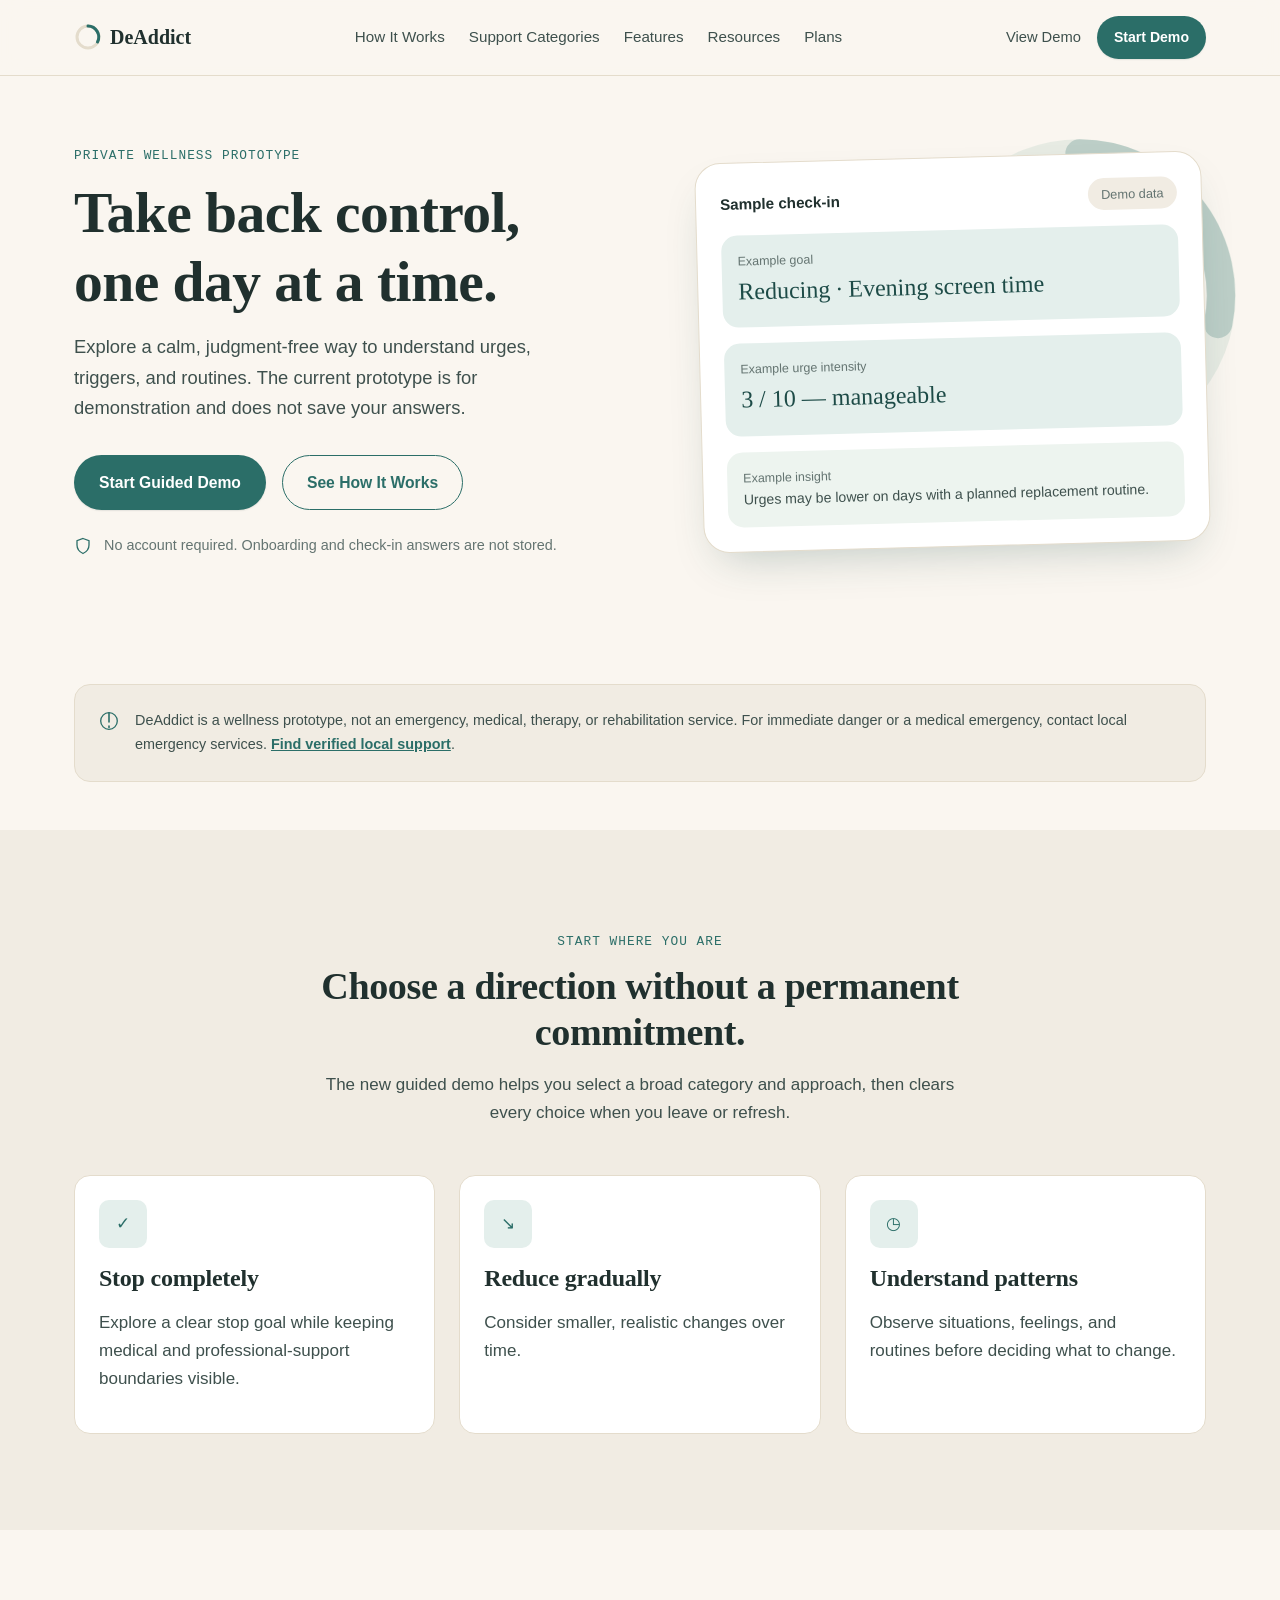
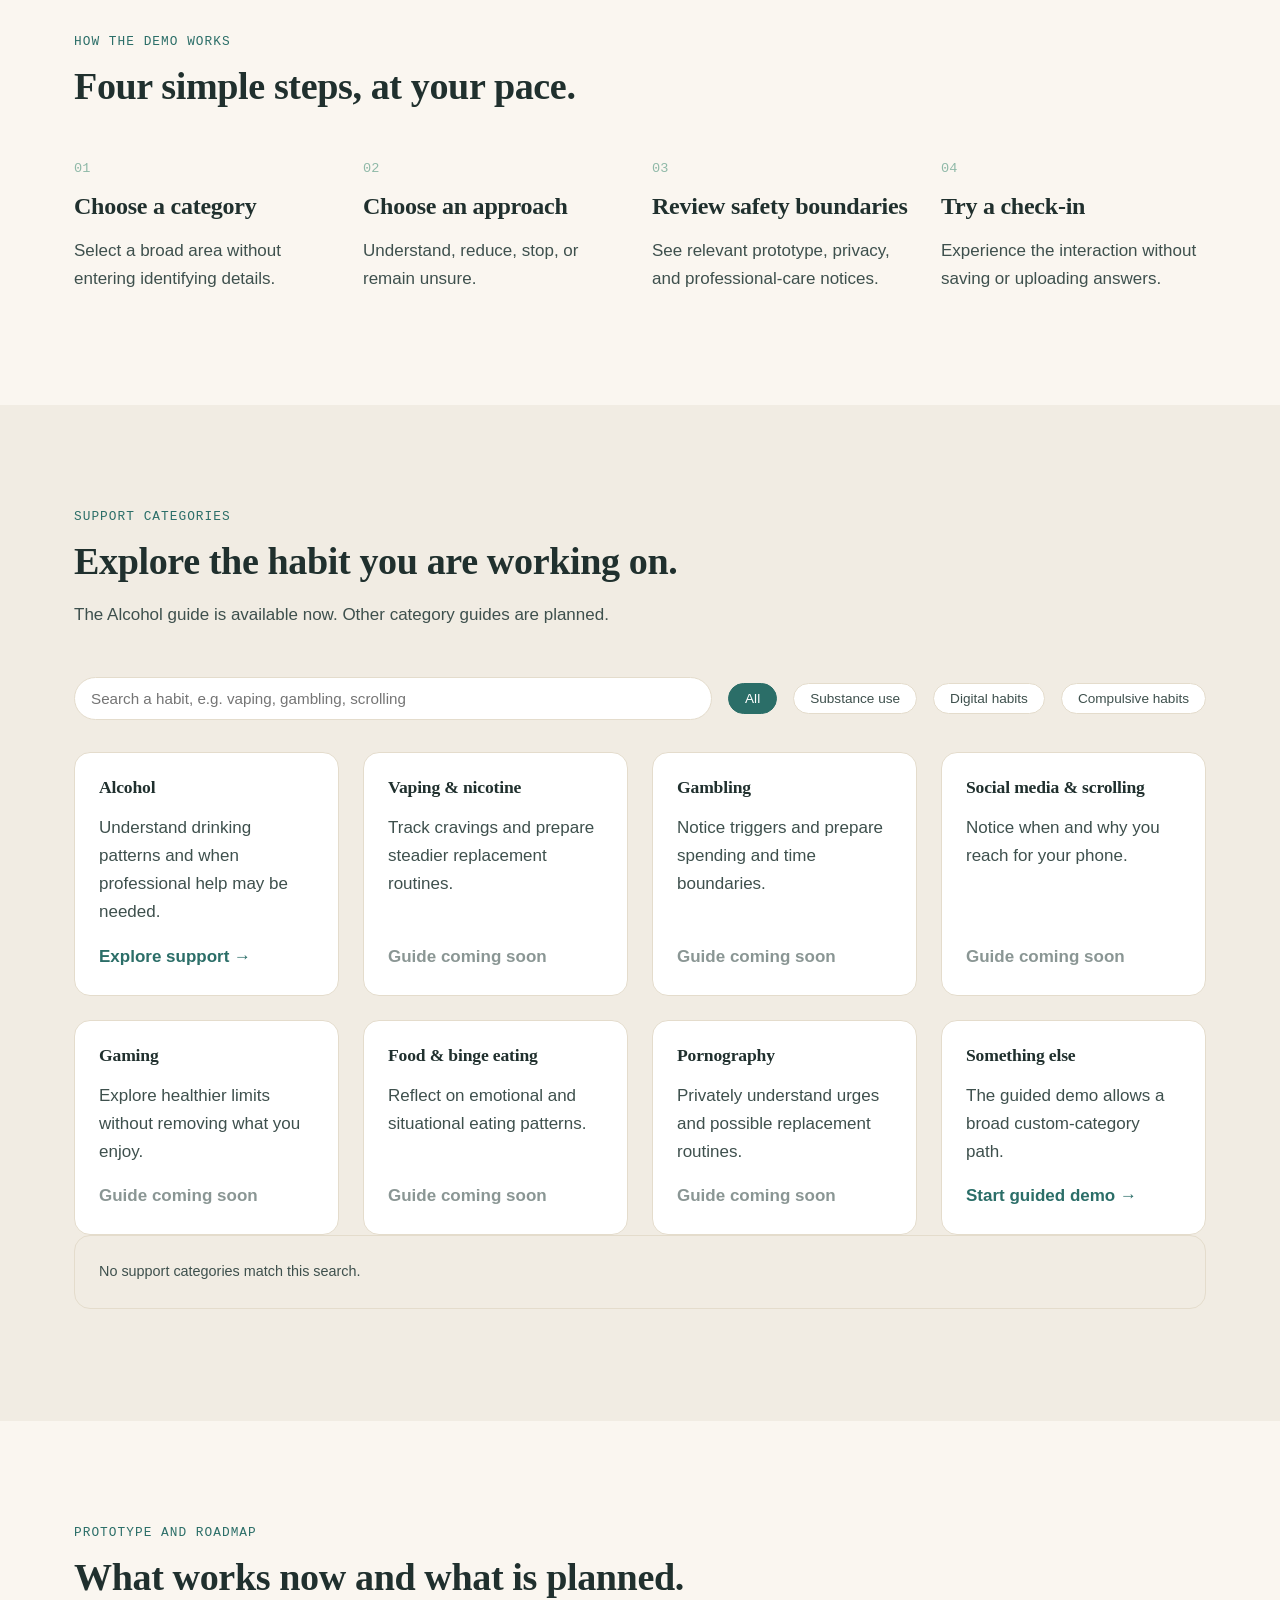
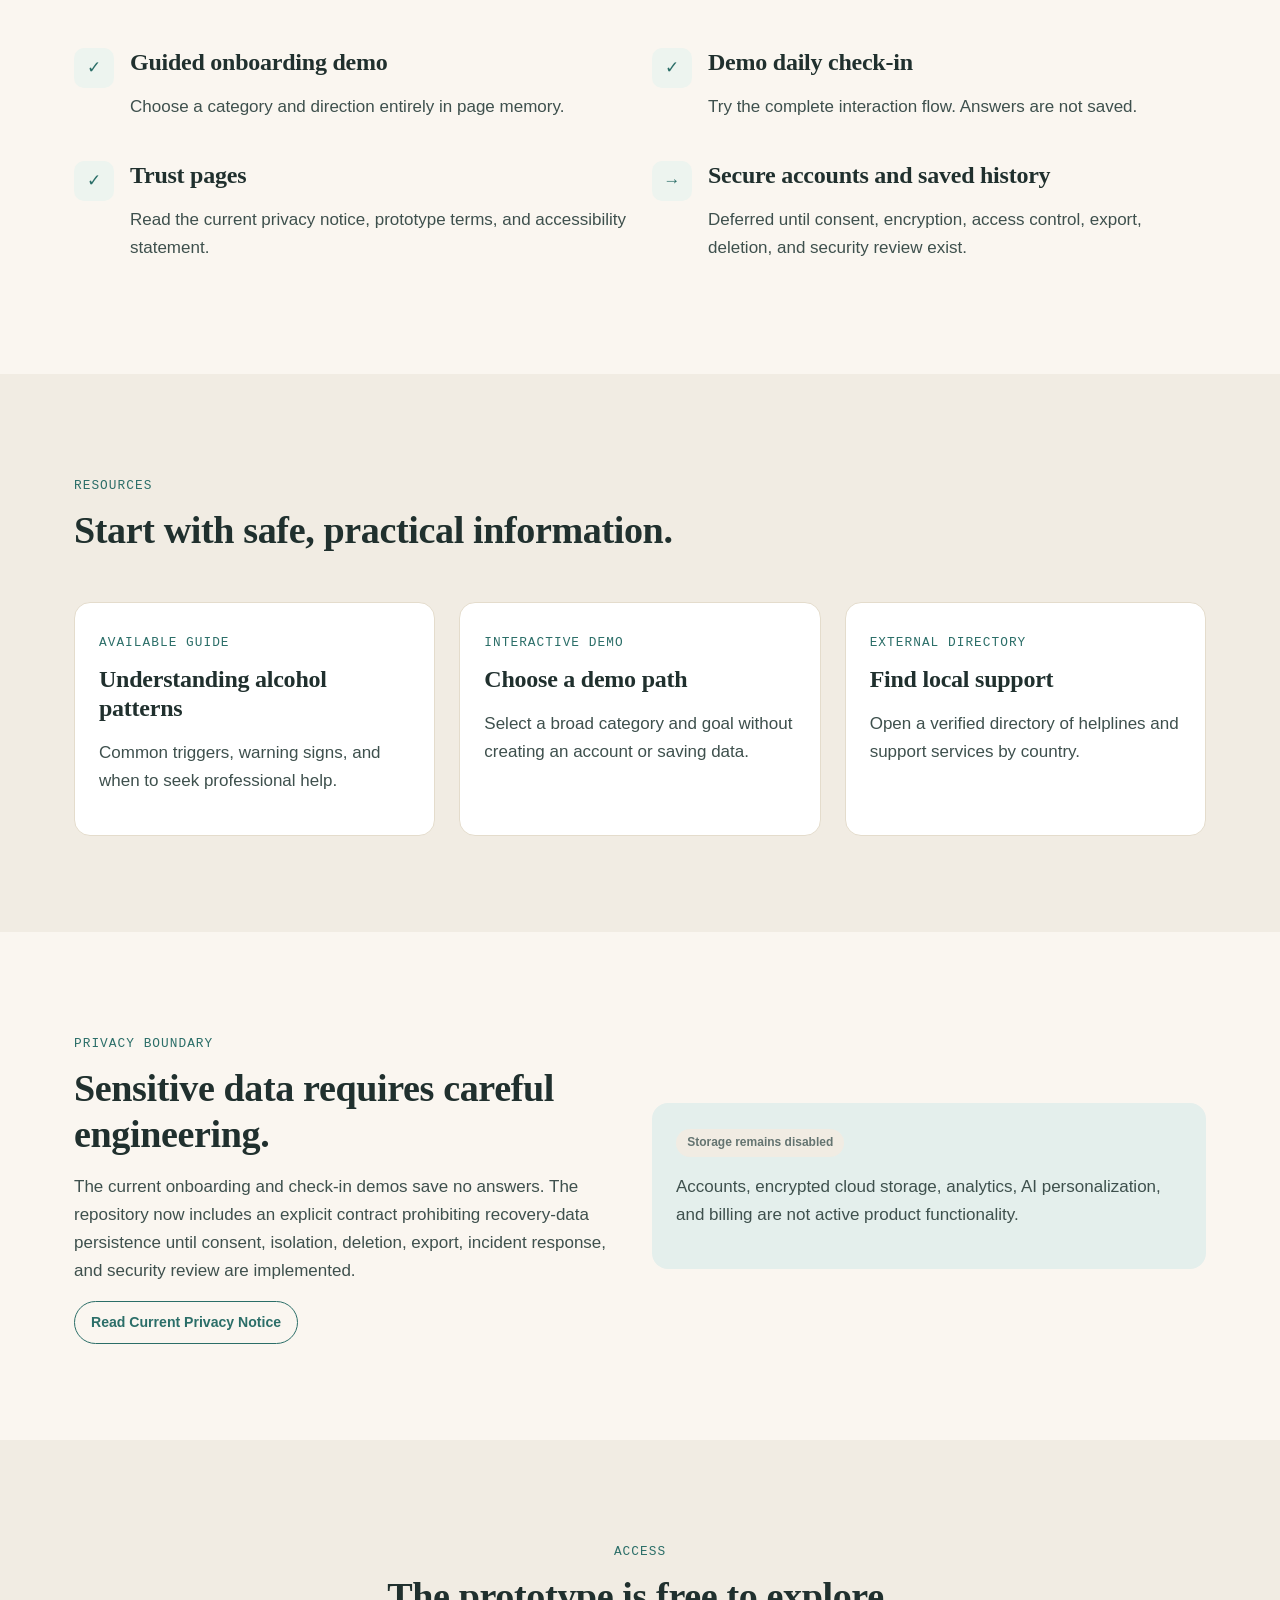
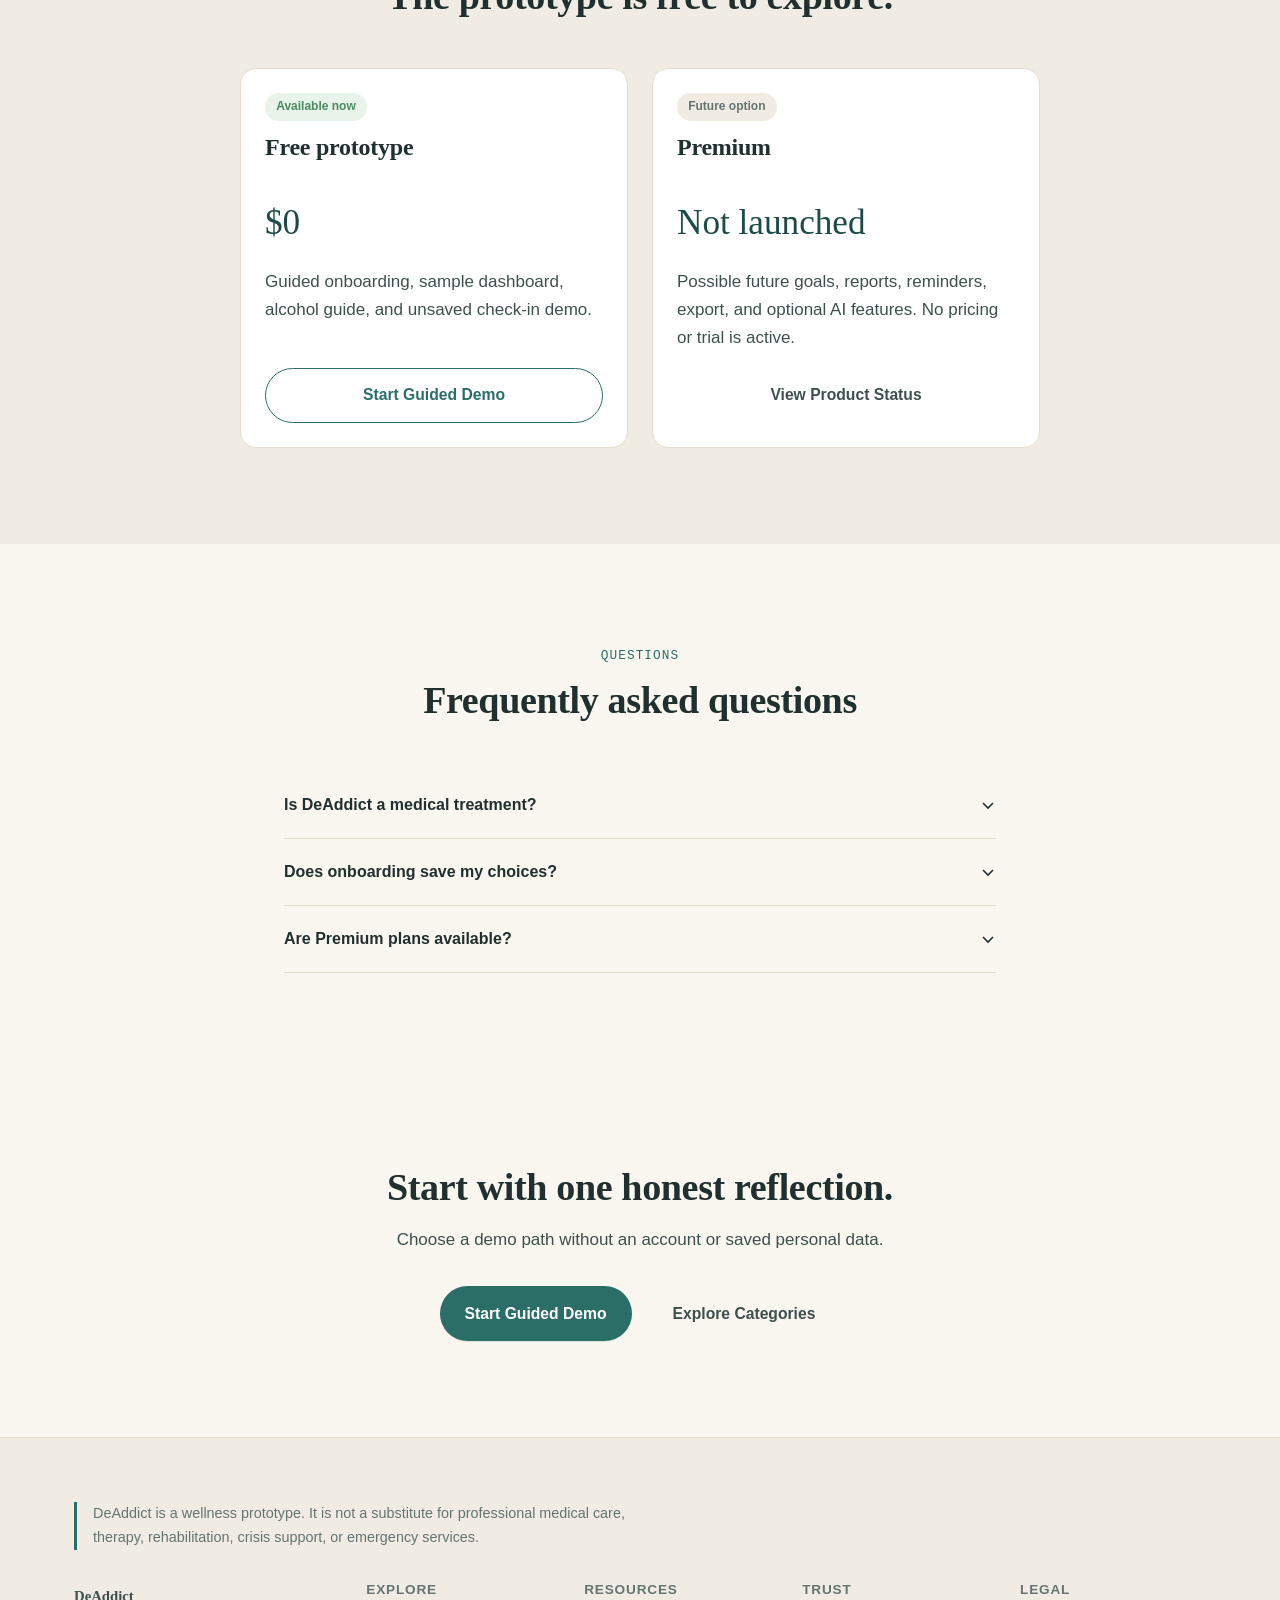
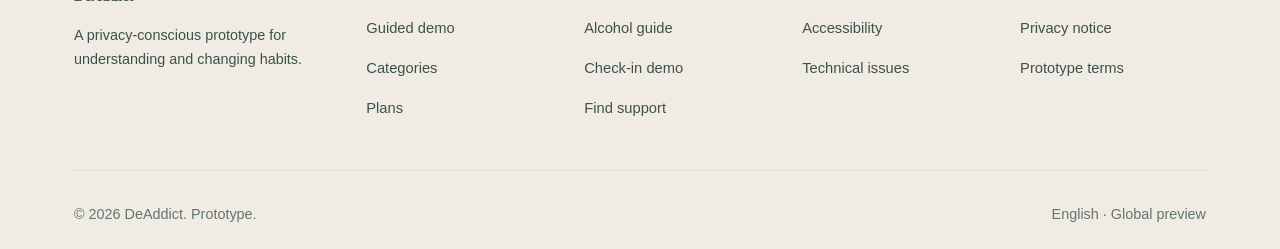
==== commit 267e1409: "Phase 2: connect guided onboarding and trust pages" ====
--- a/index.html
+++ b/index.html
@@ -17,42 +17,19 @@
 <a class="skip-link" href="#main">Skip to main content</a>
 <header class="site-header" id="siteHeader">
   <div class="container header-inner">
-    <a href="index.html" class="logo">
-      <span class="day-arc" aria-hidden="true"><svg width="28" height="28" viewBox="0 0 28 28"><circle cx="14" cy="14" r="11" fill="none" stroke="var(--color-border)" stroke-width="3"/><path d="M14 3 A11 11 0 0 1 23.5 19" fill="none" stroke="var(--color-primary)" stroke-width="3" stroke-linecap="round"/></svg></span>
-      DeAddict
-    </a>
-    <nav class="main-nav" aria-label="Main">
-      <ul>
-        <li><a href="#how-it-works">How It Works</a></li>
-        <li><a href="#categories">Support Categories</a></li>
-        <li><a href="#features">Features</a></li>
-        <li><a href="#resources">Resources</a></li>
-        <li><a href="pricing.html">Plans</a></li>
-      </ul>
-    </nav>
+    <a href="index.html" class="logo"><span class="day-arc" aria-hidden="true"><svg width="28" height="28" viewBox="0 0 28 28"><circle cx="14" cy="14" r="11" fill="none" stroke="var(--color-border)" stroke-width="3"/><path d="M14 3 A11 11 0 0 1 23.5 19" fill="none" stroke="var(--color-primary)" stroke-width="3" stroke-linecap="round"/></svg></span>DeAddict</a>
+    <nav class="main-nav" aria-label="Main"><ul><li><a href="#how-it-works">How It Works</a></li><li><a href="#categories">Support Categories</a></li><li><a href="#features">Features</a></li><li><a href="#resources">Resources</a></li><li><a href="pricing.html">Plans</a></li></ul></nav>
     <div class="header-actions">
-      <a href="dashboard.html" class="sign-in-link" style="text-decoration:none;font-size:0.92rem;font-weight:500;color:var(--color-ink-soft);">View Demo</a>
-      <a href="checkin.html" class="btn btn-primary btn-sm">Try Demo Check-In</a>
-      <button class="icon-btn menu-toggle" id="menuToggle" type="button" aria-label="Open menu" aria-expanded="false" aria-controls="mobileNav">
-        <svg width="20" height="20" viewBox="0 0 20 20" fill="none" aria-hidden="true"><path d="M2 5h16M2 10h16M2 15h16" stroke="currentColor" stroke-width="1.6" stroke-linecap="round"/></svg>
-      </button>
+      <a href="dashboard.html" class="sign-in-link" style="text-decoration:none;font-size:.92rem;font-weight:500;color:var(--color-ink-soft);">View Demo</a>
+      <a href="onboarding.html" class="btn btn-primary btn-sm">Start Demo</a>
+      <button class="icon-btn menu-toggle" id="menuToggle" type="button" aria-label="Open menu" aria-expanded="false" aria-controls="mobileNav"><svg width="20" height="20" viewBox="0 0 20 20" fill="none" aria-hidden="true"><path d="M2 5h16M2 10h16M2 15h16" stroke="currentColor" stroke-width="1.6" stroke-linecap="round"/></svg></button>
     </div>
   </div>
 </header>
 <nav class="mobile-nav" id="mobileNav" aria-label="Mobile navigation" aria-hidden="true">
-  <div class="mobile-nav-head">
-    <span class="logo">DeAddict</span>
-    <button class="icon-btn" id="menuClose" type="button" aria-label="Close menu"><svg width="18" height="18" viewBox="0 0 18 18" aria-hidden="true"><path d="M2 2l14 14M16 2L2 16" stroke="currentColor" stroke-width="1.6" stroke-linecap="round"/></svg></button>
-  </div>
-  <ul>
-    <li><a href="#how-it-works">How It Works</a></li>
-    <li><a href="#categories">Support Categories</a></li>
-    <li><a href="#features">Features</a></li>
-    <li><a href="#resources">Resources</a></li>
-    <li><a href="pricing.html">Plans</a></li>
-    <li><a href="dashboard.html">View Demo</a></li>
-  </ul>
-  <a href="checkin.html" class="btn btn-primary">Try Demo Check-In</a>
+  <div class="mobile-nav-head"><span class="logo">DeAddict</span><button class="icon-btn" id="menuClose" type="button" aria-label="Close menu"><svg width="18" height="18" viewBox="0 0 18 18" aria-hidden="true"><path d="M2 2l14 14M16 2L2 16" stroke="currentColor" stroke-width="1.6" stroke-linecap="round"/></svg></button></div>
+  <ul><li><a href="#how-it-works">How It Works</a></li><li><a href="#categories">Support Categories</a></li><li><a href="#features">Features</a></li><li><a href="#resources">Resources</a></li><li><a href="pricing.html">Plans</a></li><li><a href="dashboard.html">View Demo</a></li></ul>
+  <a href="onboarding.html" class="btn btn-primary">Start Guided Demo</a>
 </nav>
 <main id="main">
   <section class="hero">
@@ -61,134 +38,54 @@
         <span class="eyebrow">Private wellness prototype</span>
         <h1>Take back control,<br>one day at a time.</h1>
         <p class="lede">Explore a calm, judgment-free way to understand urges, triggers, and routines. The current prototype is for demonstration and does not save your answers.</p>
-        <div class="hero-actions">
-          <a href="checkin.html" class="btn btn-primary">Try Demo Check-In</a>
-          <a href="#how-it-works" class="btn btn-secondary">See How It Works</a>
-        </div>
-        <div class="trust-line">
-          <svg width="18" height="18" viewBox="0 0 18 18" fill="none" aria-hidden="true"><path d="M9 1.5l6 2.2v4.4c0 4-2.6 6.9-6 8.4-3.4-1.5-6-4.4-6-8.4V3.7L9 1.5z" stroke="currentColor" stroke-width="1.3"/></svg>
-          No account required for the prototype. No check-in data is stored.
-        </div>
+        <div class="hero-actions"><a href="onboarding.html" class="btn btn-primary">Start Guided Demo</a><a href="#how-it-works" class="btn btn-secondary">See How It Works</a></div>
+        <div class="trust-line"><svg width="18" height="18" viewBox="0 0 18 18" fill="none" aria-hidden="true"><path d="M9 1.5l6 2.2v4.4c0 4-2.6 6.9-6 8.4-3.4-1.5-6-4.4-6-8.4V3.7L9 1.5z" stroke="currentColor" stroke-width="1.3"/></svg>No account required. Onboarding and check-in answers are not stored.</div>
       </div>
       <div class="hero-visual" aria-label="Sample DeAddict dashboard preview">
         <svg class="arc-bg" viewBox="0 0 200 200" aria-hidden="true"><circle cx="100" cy="100" r="80" fill="none" stroke="var(--color-secondary)" stroke-width="16" opacity="0.35"/><path d="M100 20 A80 80 0 0 1 178 116" fill="none" stroke="var(--color-primary)" stroke-width="16" stroke-linecap="round" opacity="0.5"/></svg>
-        <div class="product-frame">
-          <div class="mock-row"><span style="font-weight:600;font-size:0.95rem;">Sample check-in</span><span class="mock-pill">Demo data</span></div>
-          <div class="mock-card"><div class="mock-stat-label">Example goal</div><div class="mock-stat-value">Reducing · Evening screen time</div></div>
-          <div class="mock-card"><div class="mock-stat-label">Example urge intensity</div><div class="mock-stat-value">3 / 10 — manageable</div></div>
-          <div class="mock-card" style="background:var(--color-secondary-tint);"><div class="mock-stat-label">Example insight</div><p class="mb-0" style="font-size:0.88rem;">Urges may be lower on days with a planned replacement routine.</p></div>
-        </div>
+        <div class="product-frame"><div class="mock-row"><span style="font-weight:600;font-size:.95rem;">Sample check-in</span><span class="mock-pill">Demo data</span></div><div class="mock-card"><div class="mock-stat-label">Example goal</div><div class="mock-stat-value">Reducing · Evening screen time</div></div><div class="mock-card"><div class="mock-stat-label">Example urge intensity</div><div class="mock-stat-value">3 / 10 — manageable</div></div><div class="mock-card" style="background:var(--color-secondary-tint);"><div class="mock-stat-label">Example insight</div><p class="mb-0" style="font-size:.88rem;">Urges may be lower on days with a planned replacement routine.</p></div></div>
       </div>
     </div>
   </section>
-  <section style="padding-block:var(--space-4) var(--space-6);">
-    <div class="container">
-      <div class="notice">
-        <svg width="20" height="20" viewBox="0 0 20 20" fill="none" aria-hidden="true"><path d="M10 2v9M10 15v1.5" stroke="currentColor" stroke-width="1.6" stroke-linecap="round"/><circle cx="10" cy="10" r="8.3" stroke="currentColor" stroke-width="1.3"/></svg>
-        <p class="mb-0">DeAddict is a wellness prototype, not an emergency, medical, therapy, or rehabilitation service. For immediate danger or a medical emergency, contact local emergency services. <a href="https://findahelpline.com/" target="_blank" rel="noopener noreferrer">Find verified local support</a>.</p>
-      </div>
-    </div>
-  </section>
-  <section class="bg-alt">
-    <div class="container">
-      <div class="section-head center"><span class="eyebrow">Start where you are</span><h2>A future plan should fit your life.</h2><p>These paths show the intended product direction. Personal plans are not yet generated or stored.</p></div>
-      <div class="grid grid-3">
-        <div class="card path-card"><div class="icon-wrap" aria-hidden="true">✓</div><h3>Quit completely</h3><p>Set a clear stop date and prepare replacement routines and support.</p></div>
-        <div class="card path-card"><div class="icon-wrap" aria-hidden="true">↘</div><h3>Reduce gradually</h3><p>Lower frequency or intensity step by step on a realistic timeline.</p></div>
-        <div class="card path-card"><div class="icon-wrap" aria-hidden="true">◷</div><h3>Understand patterns</h3><p>Observe situations, feelings, and routines before deciding what to change.</p></div>
-      </div>
-    </div>
-  </section>
-  <section id="how-it-works">
-    <div class="container">
-      <div class="section-head"><span class="eyebrow">How the product is planned</span><h2>Four simple steps, at your pace.</h2></div>
-      <div class="steps">
-        <div class="step"><span class="step-num">01</span><h3>Choose a habit</h3><p>Select a common category or describe your own.</p></div>
-        <div class="step"><span class="step-num">02</span><h3>Set a realistic goal</h3><p>Quit, reduce, or understand first.</p></div>
-        <div class="step"><span class="step-num">03</span><h3>Check in consistently</h3><p>Record urges, triggers, coping actions, and outcomes.</p></div>
-        <div class="step"><span class="step-num">04</span><h3>Review patterns</h3><p>Use your history to plan healthier replacement routines.</p></div>
-      </div>
-    </div>
-  </section>
-  <section id="categories" class="bg-alt">
-    <div class="container">
-      <div class="section-head"><span class="eyebrow">Support categories</span><h2>Explore the habit you are working on.</h2><p>The Alcohol guide is available now. Other category guides are planned.</p></div>
-      <div class="category-toolbar">
-        <input type="search" class="search-input" placeholder="Search a habit, e.g. vaping, gambling, scrolling" aria-label="Search support categories">
-        <button class="chip" type="button" aria-pressed="true">All</button>
-        <button class="chip" type="button" aria-pressed="false">Substance use</button>
-        <button class="chip" type="button" aria-pressed="false">Digital habits</button>
-        <button class="chip" type="button" aria-pressed="false">Compulsive habits</button>
-      </div>
-      <div class="grid grid-4">
-        <article class="card category-card" data-category="substance use"><h3>Alcohol</h3><p>Understand drinking patterns and when professional help may be needed.</p><a class="cat-link" href="support-alcohol.html">Explore support →</a></article>
-        <article class="card category-card" data-category="substance use"><h3>Vaping &amp; nicotine</h3><p>Track cravings and prepare steadier replacement routines.</p><span class="cat-link is-disabled-link" aria-disabled="true">Guide coming soon</span></article>
-        <article class="card category-card" data-category="compulsive habits"><h3>Gambling</h3><p>Notice triggers and prepare spending and time boundaries.</p><span class="cat-link is-disabled-link" aria-disabled="true">Guide coming soon</span></article>
-        <article class="card category-card" data-category="digital habits"><h3>Social media &amp; scrolling</h3><p>Notice when and why you reach for your phone.</p><span class="cat-link is-disabled-link" aria-disabled="true">Guide coming soon</span></article>
-        <article class="card category-card" data-category="digital habits"><h3>Gaming</h3><p>Explore healthier limits without removing what you enjoy.</p><span class="cat-link is-disabled-link" aria-disabled="true">Guide coming soon</span></article>
-        <article class="card category-card" data-category="compulsive habits"><h3>Food &amp; binge eating</h3><p>Reflect on emotional and situational eating patterns.</p><span class="cat-link is-disabled-link" aria-disabled="true">Guide coming soon</span></article>
-        <article class="card category-card" data-category="compulsive habits"><h3>Pornography</h3><p>Privately understand urges and possible replacement routines.</p><span class="cat-link is-disabled-link" aria-disabled="true">Guide coming soon</span></article>
-        <article class="card category-card" data-category="compulsive habits"><h3>Something else</h3><p>The planned product will allow a custom habit definition.</p><span class="cat-link is-disabled-link" aria-disabled="true">Custom goals coming soon</span></article>
-      </div>
-    </div>
-  </section>
-  <section id="features">
-    <div class="container">
-      <div class="section-head"><span class="eyebrow">Prototype and roadmap</span><h2>What works now and what is planned.</h2></div>
-      <div class="grid grid-2">
-        <div class="feature-item"><div class="icon-wrap" aria-hidden="true">✓</div><div><h3>Demo daily check-in</h3><p>Try the complete interaction flow. Answers are not saved.</p></div></div>
-        <div class="feature-item"><div class="icon-wrap" aria-hidden="true">✓</div><div><h3>Educational alcohol guide</h3><p>Review patterns, triggers, safety warnings, and professional-care guidance.</p></div></div>
-        <div class="feature-item"><div class="icon-wrap" aria-hidden="true">→</div><div><h3>Secure personal accounts</h3><p>Planned for a later phase after privacy and data controls are implemented.</p></div></div>
-        <div class="feature-item"><div class="icon-wrap" aria-hidden="true">→</div><div><h3>Saved goals and reports</h3><p>Planned tracking, journaling, trigger analysis, and data export.</p></div></div>
-      </div>
-    </div>
-  </section>
-  <section id="resources" class="bg-alt">
-    <div class="container">
-      <div class="section-head"><span class="eyebrow">Resources</span><h2>Start with safe, practical information.</h2></div>
-      <div class="grid grid-3">
-        <a href="support-alcohol.html" class="card" style="text-decoration:none;"><span class="eyebrow">Available guide</span><h3>Understanding alcohol patterns</h3><p>Common triggers, warning signs, and when to seek professional help.</p></a>
-        <a href="checkin.html" class="card" style="text-decoration:none;"><span class="eyebrow">Interactive demo</span><h3>Try a daily check-in</h3><p>Experience the planned flow without creating an account or saving data.</p></a>
-        <a href="https://findahelpline.com/" target="_blank" rel="noopener noreferrer" class="card" style="text-decoration:none;"><span class="eyebrow">External directory</span><h3>Find local support</h3><p>Open a verified directory of helplines and support services by country.</p></a>
-      </div>
-    </div>
-  </section>
-  <section id="privacy">
-    <div class="container grid grid-2" style="align-items:center;">
-      <div><span class="eyebrow">Privacy roadmap</span><h2>Sensitive data requires careful engineering.</h2><p>The current prototype stores no check-in answers. Before accounts launch, DeAddict must implement encryption, access controls, export and deletion, discreet notifications, and clear consent.</p></div>
-      <div class="card" style="background:var(--color-primary-tint);border:none;"><span class="tag tag-neutral">Planned, not yet implemented</span><p style="margin-top:var(--space-3);">No claims about anonymous accounts, encrypted cloud storage, AI personalization, or billing should be treated as active product functionality yet.</p></div>
-    </div>
-  </section>
-  <section id="pricing-preview" class="bg-alt">
-    <div class="container">
-      <div class="section-head center"><span class="eyebrow">Access</span><h2>The prototype is free to explore.</h2></div>
-      <div class="grid grid-2" style="max-width:800px;margin-inline:auto;">
-        <div class="card pricing-card"><span class="tag tag-success" style="align-self:flex-start;">Available now</span><h3 style="margin-top:var(--space-2);">Free prototype</h3><div class="price-row"><span class="price-amount">$0</span></div><p>Landing pages, alcohol guide, sample dashboard, and unsaved check-in demo.</p><a href="checkin.html" class="btn btn-secondary" style="margin-top:auto;">Try Demo Check-In</a></div>
-        <div class="card pricing-card"><span class="tag tag-neutral" style="align-self:flex-start;">Future option</span><h3 style="margin-top:var(--space-2);">Premium</h3><div class="price-row"><span class="price-amount">Not launched</span></div><p>Possible future goals, reports, reminders, export, and optional AI features. No pricing or trial is active.</p><a href="pricing.html" class="btn btn-ghost" style="margin-top:auto;">View Product Status</a></div>
-      </div>
-    </div>
-  </section>
-  <section id="faq">
-    <div class="container" style="max-width:760px;">
-      <div class="section-head center"><span class="eyebrow">Questions</span><h2>Frequently asked questions</h2></div>
-      <div class="accordion">
-        <div class="accordion-item"><button class="accordion-trigger" type="button" aria-expanded="false">Is DeAddict a medical treatment?<svg width="16" height="16" viewBox="0 0 16 16" aria-hidden="true"><path d="M3 6l5 5 5-5" stroke="currentColor" stroke-width="1.6" fill="none"/></svg></button><div class="accordion-panel"><p>No. It is a wellness prototype and does not diagnose, treat, or replace professional medical care, therapy, rehabilitation, or emergency services.</p></div></div>
-        <div class="accordion-item"><button class="accordion-trigger" type="button" aria-expanded="false">Does the demo save my answers?<svg width="16" height="16" viewBox="0 0 16 16" aria-hidden="true"><path d="M3 6l5 5 5-5" stroke="currentColor" stroke-width="1.6" fill="none"/></svg></button><div class="accordion-panel"><p>No. The current check-in demo runs only in the page and does not send or retain your answers.</p></div></div>
-        <div class="accordion-item"><button class="accordion-trigger" type="button" aria-expanded="false">Are Premium plans available?<svg width="16" height="16" viewBox="0 0 16 16" aria-hidden="true"><path d="M3 6l5 5 5-5" stroke="currentColor" stroke-width="1.6" fill="none"/></svg></button><div class="accordion-panel"><p>No. Billing, subscriptions, trials, and refunds are not active. Premium features remain a product concept.</p></div></div>
-      </div>
-    </div>
-  </section>
-  <section class="text-center"><div class="container" style="max-width:640px;"><h2>Start with one honest reflection.</h2><p>Explore the demo without an account or saved personal data.</p><div class="hero-actions" style="justify-content:center;"><a href="checkin.html" class="btn btn-primary">Try Demo Check-In</a><a href="#categories" class="btn btn-ghost">Explore Categories</a></div></div></section>
+
+  <section style="padding-block:var(--space-4) var(--space-6);"><div class="container"><div class="notice"><svg width="20" height="20" viewBox="0 0 20 20" fill="none" aria-hidden="true"><path d="M10 2v9M10 15v1.5" stroke="currentColor" stroke-width="1.6" stroke-linecap="round"/><circle cx="10" cy="10" r="8.3" stroke="currentColor" stroke-width="1.3"/></svg><p class="mb-0">DeAddict is a wellness prototype, not an emergency, medical, therapy, or rehabilitation service. For immediate danger or a medical emergency, contact local emergency services. <a href="https://findahelpline.com/" target="_blank" rel="noopener noreferrer">Find verified local support</a>.</p></div></div></section>
+
+  <section class="bg-alt"><div class="container"><div class="section-head center"><span class="eyebrow">Start where you are</span><h2>Choose a direction without a permanent commitment.</h2><p>The new guided demo helps you select a broad category and approach, then clears every choice when you leave or refresh.</p></div><div class="grid grid-3"><div class="card path-card"><div class="icon-wrap" aria-hidden="true">✓</div><h3>Stop completely</h3><p>Explore a clear stop goal while keeping medical and professional-support boundaries visible.</p></div><div class="card path-card"><div class="icon-wrap" aria-hidden="true">↘</div><h3>Reduce gradually</h3><p>Consider smaller, realistic changes over time.</p></div><div class="card path-card"><div class="icon-wrap" aria-hidden="true">◷</div><h3>Understand patterns</h3><p>Observe situations, feelings, and routines before deciding what to change.</p></div></div></div></section>
+
+  <section id="how-it-works"><div class="container"><div class="section-head"><span class="eyebrow">How the demo works</span><h2>Four simple steps, at your pace.</h2></div><div class="steps"><div class="step"><span class="step-num">01</span><h3>Choose a category</h3><p>Select a broad area without entering identifying details.</p></div><div class="step"><span class="step-num">02</span><h3>Choose an approach</h3><p>Understand, reduce, stop, or remain unsure.</p></div><div class="step"><span class="step-num">03</span><h3>Review safety boundaries</h3><p>See relevant prototype, privacy, and professional-care notices.</p></div><div class="step"><span class="step-num">04</span><h3>Try a check-in</h3><p>Experience the interaction without saving or uploading answers.</p></div></div></div></section>
+
+  <section id="categories" class="bg-alt"><div class="container"><div class="section-head"><span class="eyebrow">Support categories</span><h2>Explore the habit you are working on.</h2><p>The Alcohol guide is available now. Other category guides are planned.</p></div><div class="category-toolbar"><input type="search" class="search-input" placeholder="Search a habit, e.g. vaping, gambling, scrolling" aria-label="Search support categories"><button class="chip" type="button" aria-pressed="true">All</button><button class="chip" type="button" aria-pressed="false">Substance use</button><button class="chip" type="button" aria-pressed="false">Digital habits</button><button class="chip" type="button" aria-pressed="false">Compulsive habits</button></div><div class="grid grid-4">
+    <article class="card category-card" data-category="substance use"><h3>Alcohol</h3><p>Understand drinking patterns and when professional help may be needed.</p><a class="cat-link" href="support-alcohol.html">Explore support →</a></article>
+    <article class="card category-card" data-category="substance use"><h3>Vaping &amp; nicotine</h3><p>Track cravings and prepare steadier replacement routines.</p><span class="cat-link is-disabled-link" aria-disabled="true">Guide coming soon</span></article>
+    <article class="card category-card" data-category="compulsive habits"><h3>Gambling</h3><p>Notice triggers and prepare spending and time boundaries.</p><span class="cat-link is-disabled-link" aria-disabled="true">Guide coming soon</span></article>
+    <article class="card category-card" data-category="digital habits"><h3>Social media &amp; scrolling</h3><p>Notice when and why you reach for your phone.</p><span class="cat-link is-disabled-link" aria-disabled="true">Guide coming soon</span></article>
+    <article class="card category-card" data-category="digital habits"><h3>Gaming</h3><p>Explore healthier limits without removing what you enjoy.</p><span class="cat-link is-disabled-link" aria-disabled="true">Guide coming soon</span></article>
+    <article class="card category-card" data-category="compulsive habits"><h3>Food &amp; binge eating</h3><p>Reflect on emotional and situational eating patterns.</p><span class="cat-link is-disabled-link" aria-disabled="true">Guide coming soon</span></article>
+    <article class="card category-card" data-category="compulsive habits"><h3>Pornography</h3><p>Privately understand urges and possible replacement routines.</p><span class="cat-link is-disabled-link" aria-disabled="true">Guide coming soon</span></article>
+    <article class="card category-card" data-category="compulsive habits"><h3>Something else</h3><p>The guided demo allows a broad custom-category path.</p><a class="cat-link" href="onboarding.html">Start guided demo →</a></article>
+  </div></div></section>
+
+  <section id="features"><div class="container"><div class="section-head"><span class="eyebrow">Prototype and roadmap</span><h2>What works now and what is planned.</h2></div><div class="grid grid-2"><div class="feature-item"><div class="icon-wrap" aria-hidden="true">✓</div><div><h3>Guided onboarding demo</h3><p>Choose a category and direction entirely in page memory.</p></div></div><div class="feature-item"><div class="icon-wrap" aria-hidden="true">✓</div><div><h3>Demo daily check-in</h3><p>Try the complete interaction flow. Answers are not saved.</p></div></div><div class="feature-item"><div class="icon-wrap" aria-hidden="true">✓</div><div><h3>Trust pages</h3><p>Read the current privacy notice, prototype terms, and accessibility statement.</p></div></div><div class="feature-item"><div class="icon-wrap" aria-hidden="true">→</div><div><h3>Secure accounts and saved history</h3><p>Deferred until consent, encryption, access control, export, deletion, and security review exist.</p></div></div></div></div></section>
+
+  <section id="resources" class="bg-alt"><div class="container"><div class="section-head"><span class="eyebrow">Resources</span><h2>Start with safe, practical information.</h2></div><div class="grid grid-3"><a href="support-alcohol.html" class="card" style="text-decoration:none;"><span class="eyebrow">Available guide</span><h3>Understanding alcohol patterns</h3><p>Common triggers, warning signs, and when to seek professional help.</p></a><a href="onboarding.html" class="card" style="text-decoration:none;"><span class="eyebrow">Interactive demo</span><h3>Choose a demo path</h3><p>Select a broad category and goal without creating an account or saving data.</p></a><a href="https://findahelpline.com/" target="_blank" rel="noopener noreferrer" class="card" style="text-decoration:none;"><span class="eyebrow">External directory</span><h3>Find local support</h3><p>Open a verified directory of helplines and support services by country.</p></a></div></div></section>
+
+  <section id="privacy"><div class="container grid grid-2" style="align-items:center;"><div><span class="eyebrow">Privacy boundary</span><h2>Sensitive data requires careful engineering.</h2><p>The current onboarding and check-in demos save no answers. The repository now includes an explicit contract prohibiting recovery-data persistence until consent, isolation, deletion, export, incident response, and security review are implemented.</p><a href="privacy.html" class="btn btn-secondary btn-sm">Read Current Privacy Notice</a></div><div class="card" style="background:var(--color-primary-tint);border:none;"><span class="tag tag-neutral">Storage remains disabled</span><p style="margin-top:var(--space-3);">Accounts, encrypted cloud storage, analytics, AI personalization, and billing are not active product functionality.</p></div></div></section>
+
+  <section id="pricing-preview" class="bg-alt"><div class="container"><div class="section-head center"><span class="eyebrow">Access</span><h2>The prototype is free to explore.</h2></div><div class="grid grid-2" style="max-width:800px;margin-inline:auto;"><div class="card pricing-card"><span class="tag tag-success" style="align-self:flex-start;">Available now</span><h3 style="margin-top:var(--space-2);">Free prototype</h3><div class="price-row"><span class="price-amount">$0</span></div><p>Guided onboarding, sample dashboard, alcohol guide, and unsaved check-in demo.</p><a href="onboarding.html" class="btn btn-secondary" style="margin-top:auto;">Start Guided Demo</a></div><div class="card pricing-card"><span class="tag tag-neutral" style="align-self:flex-start;">Future option</span><h3 style="margin-top:var(--space-2);">Premium</h3><div class="price-row"><span class="price-amount">Not launched</span></div><p>Possible future goals, reports, reminders, export, and optional AI features. No pricing or trial is active.</p><a href="pricing.html" class="btn btn-ghost" style="margin-top:auto;">View Product Status</a></div></div></div></section>
+
+  <section id="faq"><div class="container" style="max-width:760px;"><div class="section-head center"><span class="eyebrow">Questions</span><h2>Frequently asked questions</h2></div><div class="accordion"><div class="accordion-item"><button class="accordion-trigger" type="button" aria-expanded="false">Is DeAddict a medical treatment?<svg width="16" height="16" viewBox="0 0 16 16" aria-hidden="true"><path d="M3 6l5 5 5-5" stroke="currentColor" stroke-width="1.6" fill="none"/></svg></button><div class="accordion-panel"><p>No. It is a wellness prototype and does not diagnose, treat, or replace professional medical care, therapy, rehabilitation, or emergency services.</p></div></div><div class="accordion-item"><button class="accordion-trigger" type="button" aria-expanded="false">Does onboarding save my choices?<svg width="16" height="16" viewBox="0 0 16 16" aria-hidden="true"><path d="M3 6l5 5 5-5" stroke="currentColor" stroke-width="1.6" fill="none"/></svg></button><div class="accordion-panel"><p>No. Choices remain only in the current page's JavaScript memory and disappear when you refresh, leave, or close it.</p></div></div><div class="accordion-item"><button class="accordion-trigger" type="button" aria-expanded="false">Are Premium plans available?<svg width="16" height="16" viewBox="0 0 16 16" aria-hidden="true"><path d="M3 6l5 5 5-5" stroke="currentColor" stroke-width="1.6" fill="none"/></svg></button><div class="accordion-panel"><p>No. Billing, subscriptions, trials, and refunds are not active. Premium features remain a product concept.</p></div></div></div></div></section>
+
+  <section class="text-center"><div class="container" style="max-width:640px;"><h2>Start with one honest reflection.</h2><p>Choose a demo path without an account or saved personal data.</p><div class="hero-actions" style="justify-content:center;"><a href="onboarding.html" class="btn btn-primary">Start Guided Demo</a><a href="#categories" class="btn btn-ghost">Explore Categories</a></div></div></section>
 </main>
 <footer class="site-footer">
   <div class="container">
     <p class="footer-disclaimer">DeAddict is a wellness prototype. It is not a substitute for professional medical care, therapy, rehabilitation, crisis support, or emergency services.</p>
     <div class="footer-grid">
-      <div><a href="index.html" class="logo" style="margin-bottom:var(--space-3);">DeAddict</a><p style="font-size:0.9rem;">A privacy-conscious prototype for understanding and changing habits.</p></div>
-      <div><h4>Explore</h4><ul><li><a href="#features">Product status</a></li><li><a href="#categories">Categories</a></li><li><a href="pricing.html">Plans</a></li></ul></div>
+      <div><a href="index.html" class="logo" style="margin-bottom:var(--space-3);">DeAddict</a><p style="font-size:.9rem;">A privacy-conscious prototype for understanding and changing habits.</p></div>
+      <div><h4>Explore</h4><ul><li><a href="onboarding.html">Guided demo</a></li><li><a href="#categories">Categories</a></li><li><a href="pricing.html">Plans</a></li></ul></div>
       <div><h4>Resources</h4><ul><li><a href="support-alcohol.html">Alcohol guide</a></li><li><a href="checkin.html">Check-in demo</a></li><li><a href="https://findahelpline.com/" target="_blank" rel="noopener noreferrer">Find support</a></li></ul></div>
-      <div><h4>Product</h4><ul><li><span class="is-disabled-link">About — coming soon</span></li><li><span class="is-disabled-link">Contact — coming soon</span></li></ul></div>
-      <div><h4>Legal</h4><ul><li><span class="is-disabled-link">Privacy policy — required before accounts</span></li><li><span class="is-disabled-link">Terms — required before accounts</span></li></ul></div>
+      <div><h4>Trust</h4><ul><li><a href="accessibility.html">Accessibility</a></li><li><a href="https://github.com/mkraja826/deaddict-website/issues" target="_blank" rel="noopener noreferrer">Technical issues</a></li></ul></div>
+      <div><h4>Legal</h4><ul><li><a href="privacy.html">Privacy notice</a></li><li><a href="terms.html">Prototype terms</a></li></ul></div>
     </div>
     <div class="footer-bottom"><span>© 2026 DeAddict. Prototype.</span><span>English · Global preview</span></div>
   </div>
